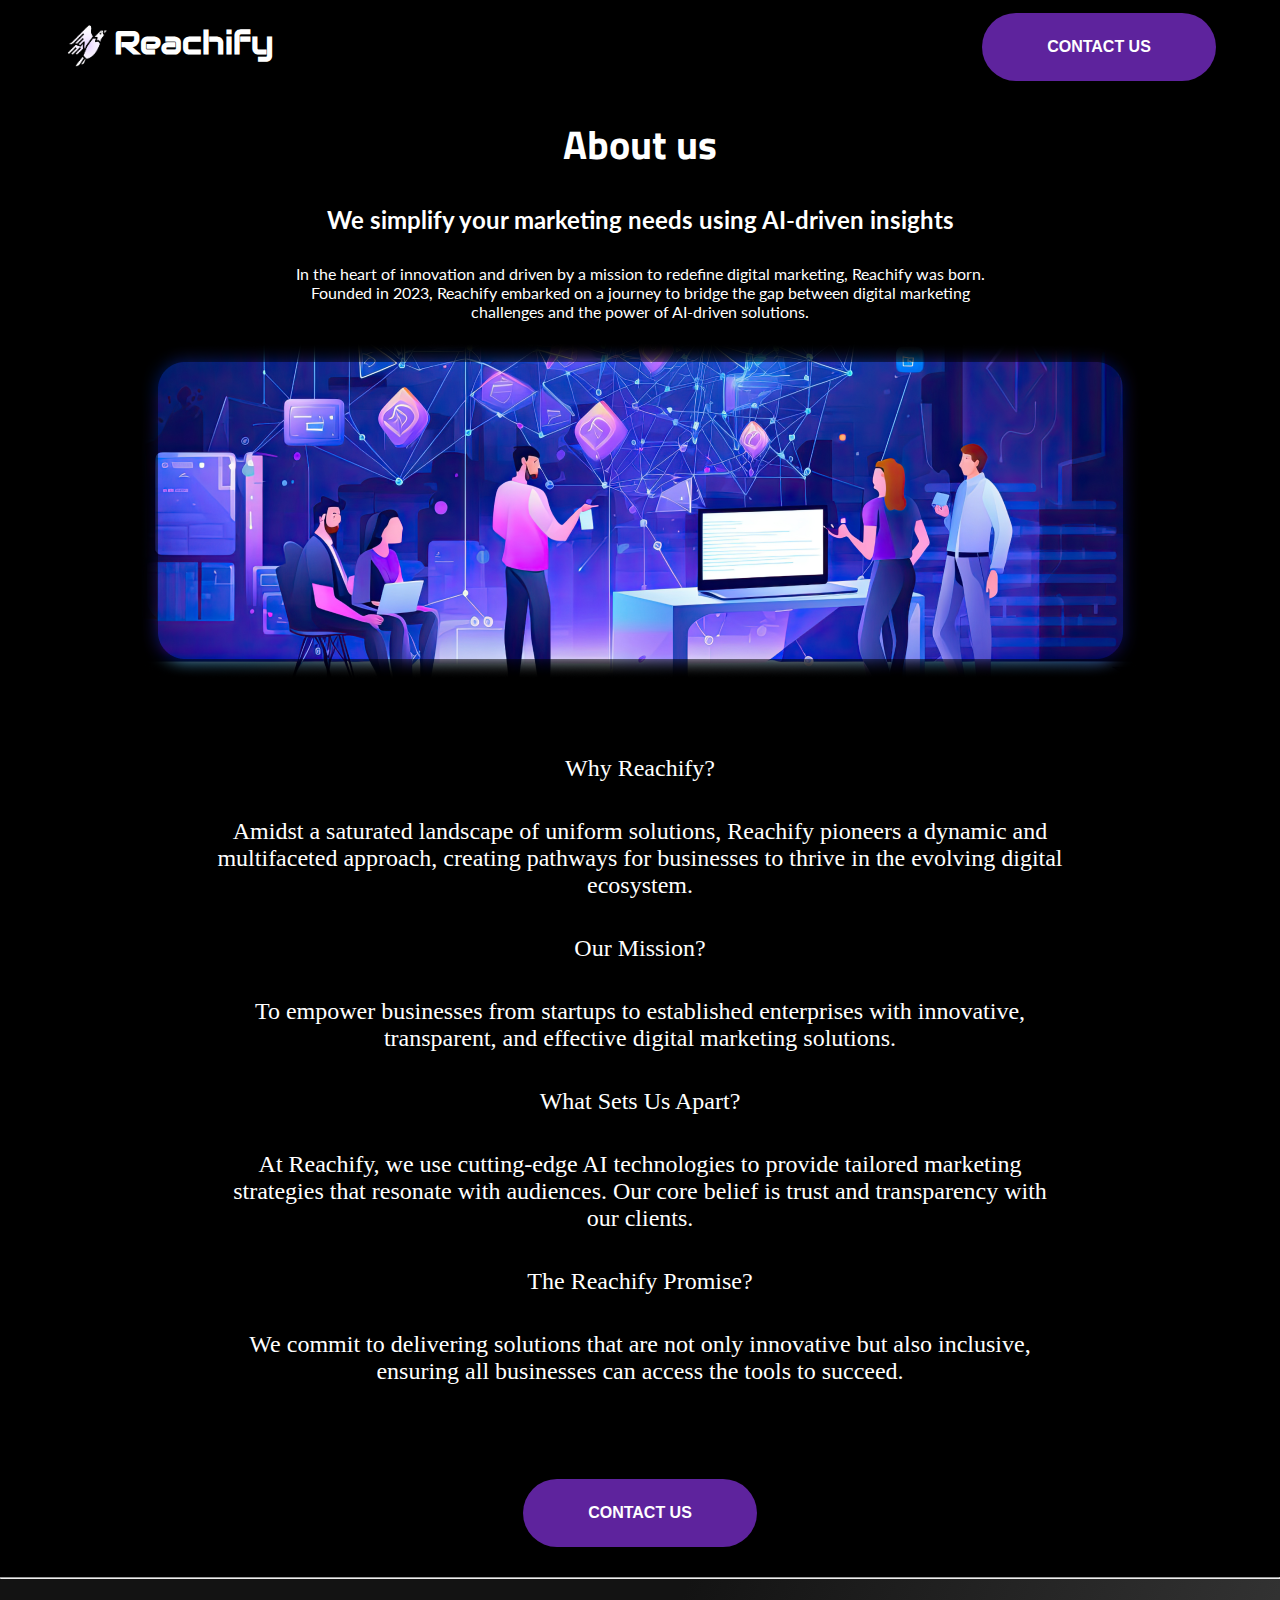
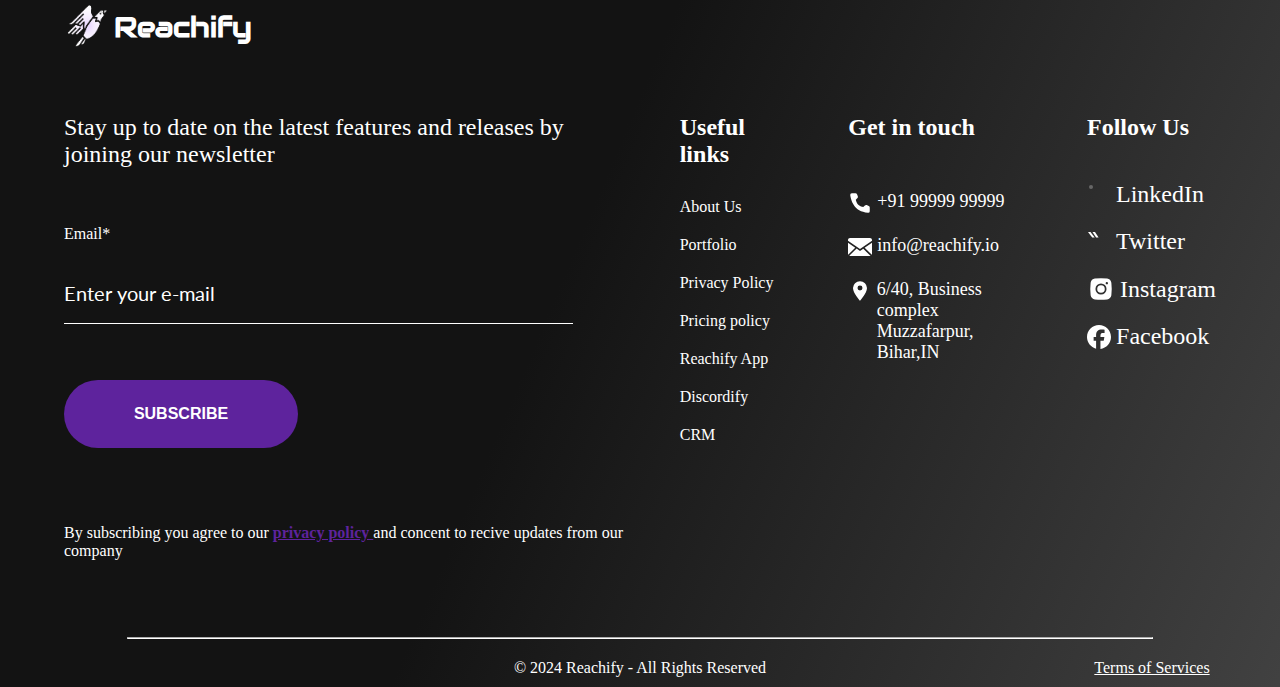
==== components/About/about.html @ c997733c "test1" ====
<!DOCTYPE html>
<html lang="en">
<head>
    <meta charset="UTF-8">
    <meta name="viewport" content="width=device-width, initial-scale=1.0">
    <link rel="icon" type="image/svg+xml" href="/logo1.png" />
    <title> About Us</title>
    <link href='https://unpkg.com/boxicons@2.1.4/css/boxicons.min.css' rel='stylesheet'>
    <link rel="stylesheet" href="about.css">
    <link rel="stylesheet" href="/style.css">
    <script src="/script.js"></script>
</head>
<body>
    <div class="aboutlogo">
        <div class="logo3">
            <img src="/logo1.png" alt="" srcset="">
        <h1 class="reachify"><a href="/index.html">Reachify</a></h1>
        </div>
        <div class="btn-group">
            <button type="submit" onclick="redirectToContact()">CONTACT US</button>
        </div>
    </div>

    <div class="about-heading">
        <div class="about-header">
            <h2>About us</h2>
            <p class="header-t">We simplify your marketing needs using AI-driven insights</p>
            <div class="tnt">
                <p class="header-text">In the heart of innovation and driven by a mission to redefine digital marketing, Reachify was born.</p>
            <p class="header-text"> Founded in 2023, Reachify embarked on a journey to bridge the gap between digital marketing </p>
            <p class="header-text">challenges and the power of AI-driven solutions.</p>
            </div>
        </div>
        
        <div class="about-img">
                <img src="/aboutmask.png" alt="" srcset="">
        </div>
    </div>


    <div class="about-question-answer">
        <p class="about-question">Why Reachify?</p>
        <div>
            <p class="about-answer">Amidst a saturated landscape of uniform solutions, Reachify pioneers a dynamic and </p>
        <p class="about-answer"> multifaceted approach, creating pathways for businesses to thrive in the evolving digital</p>
        <p class="about-answer"> ecosystem.</p>
        </div>

        <p class="about-question">Our Mission?</p>
        <div>
            <p class="about-answer">To empower businesses from startups to
                established enterprises with innovative,</p>
                <p class="about-answer"> transparent, and effective digital marketing solutions.
                </p>
        </div>

            <p class="about-question">What Sets Us Apart?</p>
            <div>
                <p class="about-answer">At Reachify, we use cutting-edge AI technologies to provide tailored marketing</p>
            <p class="about-answer">strategies that resonate with audiences. Our core belief is trust and transparency with </p>
            <p class="about-answer">our clients.</p>
            </div>

            <p class="about-question">The Reachify Promise?</p>
            <div>
                <p class="about-answer">We commit to delivering solutions that are not only innovative but also inclusive,</p>
            <p class="about-answer"> ensuring all businesses can access the tools to succeed.</p>
            </div>
        
    </div>
  
    <div class="butt2">
        <div class="btn-group">
            <button type="submit" onclick="redirectToContact()">CONTACT US</button>
        </div>
    </div>
    
    



    
    










    <div class="footer">
        <hr><br>
     <!--  eighth /Footer -->
     <div class="eigth">
        <div class="eigth-logo">
            <img src="/logo1.png" alt="" srcset="">
            <h3 class="reachify">Reachify</h3>
        </div>
        <div class="eigth-details">
            <div class="eight-first">
                <p class="startp">Stay up to date on the latest features and releases by joining our newsletter</p>
                <div class="email-contact">
                    <div class="eigth-email">
                        <div class="eight-email-inp">
                            <p>Email*</p>
                    <input type="email" placeholder="Enter your e-mail" id="email" required>
                        </div>
                    <div class="btn3">
                        <button type="submit">SUBSCRIBE</button>
                    </div>
                    </div>
                    <p class="lastp">By subscribing you agree to our <a href="http://">privacy policy </a>
                    and concent to recive updates from our company</p>
                </div>
    
            </div>
            <div class="eight-second">
                <h2>Useful links</h2>
                <div class="second-details">
                    <p><a href="./about.html">About Us</a></p>
                    
                    <p><a href="../client/client.html">Portfolio</a></p>
                    <p><a href="../po/pop.html">Privacy Policy</a></p>
                    <p><a href="../Refund-policy/refund.html">Pricing policy</a></p>
                    <p><a href="../solutions/reachifyapp/reachifyapp.html">Reachify App</a></p>
                    <p><a href="../solutions/Discordify/discordify.html">Discordify</a> </p>
                    <p><a href="../solutions/CRM/crm.html">CRM</a> </p>
                </div>
            </div>
            <div class="eight-third">
                <h2>Get in touch</h2>
                <div class="third-contact">
                    <div class="contact-icon"><div class="carbon--phone-filled"></div><p>+91 99999 99999</p></div>
                    <div class="contact-icon"><div class="uiw--mail"></div><p>info@reachify.io</p></div>
                    <div class="contact-icon"><div class="mdi--location"></div><p>6/40, Business <br>complex Muzzafarpur,<br>Bihar,IN</p></div>
                </div>
            </div>
            <div class="eight-fourth">
                <h2>Follow Us</h2>
                <div class="icons">
                <div class="social-icon"><div class="line-md--linkedin"></div><p>LinkedIn</p></div>
                <div class="social-icon"><div class="line-md--twitter-x"></div><p>Twitter</p></div>
                <div class="social-icon"><div class="basil--instagram-solid"></div><p>Instagram</p></div>
                <div class="social-icon"><div class="simple-icons--facebook"></div><p>Facebook</p></div>
                </div>    
            </div>
        </div>

    </div>
   
    <!-- Copyright -->
    <div class="copyright">
        <hr>
       <div class="copyright-text">
        <p class="copy">
            © 2024  Reachify - All Rights Reserved 
           </p>
           <div class="right-corner">
          
            <p> <a href="../tnc/tnc.html">Terms of Services</a></p>
           </div>
           
       </div>
    </div>
    </div>
</body>
</html>
---- components/About/about.css ----
@import url('https://fonts.googleapis.com/css2?family=Lato:ital,wght@0,100;0,300;0,400;0,700;0,900;1,100;1,300;1,400;1,700;1,900&display=swap');
@import url('https://fonts.googleapis.com/css2?family=Titillium+Web:ital,wght@0,200;0,300;0,400;0,600;0,700;0,900;1,200;1,300;1,400;1,600;1,700&display=swap');

*{
    margin: 0;
    padding: 0;
    color: white;
}

body{
  background-color: black;
}
.aboutlogo{
    color: white;
    display: flex;
    padding: 1% 5% ;
    gap: 10px;
    justify-content: space-between;
    align-items: center;
    
    font-family: 'Titillium Web';
}
.logo3{
    display: flex;
}
.aboutlogo img{
    height: 50px;
}
.about-heading{
    color: white;
    display: flex;
    align-items: center;
    justify-content: center;
    flex-direction: column;
    padding: 20px;
    gap:  30px;
}
.about-header{
    gap: 30px;
    display: flex;
    flex-direction: column;
    justify-content: center;
    align-items: center;
    width: 80%;
}
.about-heading h2{
    font-size: 40px;
    text-align: center;
    font-family: 'Titillium Web';
}

.about-img {
    width: 450px;
    padding:  20px;
    height: 280px;
    display: flex;
    justify-content: center;
    align-items: center;
}

.image{
    height: 200px;
    max-width: 100%;
    border-radius: 15px;
}
.about-content {
    padding:20px 10%;
    color: white;
    justify-content: start;
    font-size:16px ;
}
.header-t{
    font-weight: bold;
    font-size: 24px;
    font-family: 'Lato';
}

.header-text{
    text-align: center;
    font-size: 16px;
    font-family: 'Lato';
}
.about-question-answer{
    padding: 5%;
    display: flex;
    flex-direction: column;
    gap: 36px;
}


.about-question , .about-answer{
    text-align: center;
    font-size:  24px;
}


























.btn-group{
    align-items: center;
    display: flex;
    justify-content: center;
    border-radius: 25px;
}

.btn-group button{
    width: 234px;
    height: 68px;
    cursor: pointer;
    border: none;
    outline:"none";
    border-radius: 50px;
    font-size: 16px;
    font-weight: bold;
    background-color: #5E239D;
    color: white;
    /* letter-spacing: 3px; */
    /* margin-bottom: 30px; */
    cursor: pointer;
}
.butt2{
    padding: 30px;
}
.btn-group button:hover{
    background: #A959FF;

box-shadow: 0px 0px 10px #C0C0C0;
border-radius: 50px;

font-family: 'Lato';
font-style: normal;
font-weight: 700;
font-size: 16px;
line-height: 19px;
text-align: center;
letter-spacing: 0.04em;
text-transform: uppercase;
color: #F8F8F8;
flex: none;
order: 0;
flex-grow: 0;
}
---- style.css ----
@import url('https://fonts.googleapis.com/css2?family=Lato:ital,wght@0,100;0,300;0,400;0,700;0,900;1,100;1,300;1,400;1,700;1,900&display=swap');
@import url('https://fonts.googleapis.com/css2?family=Titillium+Web:ital,wght@0,200;0,300;0,400;0,600;0,700;0,900;1,200;1,300;1,400;1,600;1,700&display=swap');
@import url('https://fonts.googleapis.com/css2?family=Audiowide&display=swap');


*{
    margin: 0;
    padding: 0;
    
}

body{
  background-color: black;
}
.reach{
  background: linear-gradient(112.9deg, #131313 43.65%, #565656 125.29%);
}
.reachify {
  font-family: "Audiowide", sans-serif;
  text-decoration: none;
}
.reachify a{
  font-family: "Audiowide", sans-serif;
  text-decoration: none;
  color: white;
}
/* First */
.main {
  height:90vh;
  position: relative;
  /* background-color: black; */
  overflow: hidden;
  padding-left: 9%;
  padding-top: 12%;
}

.logo a{
  color: white;
  text-decoration: none;
  font-weight: bold;
  /* font-family: 'titillium web'; */
}
/* hero component */


.hero-head-1, .hero-head-2{
  color: white;
  width: 100%;
  line-height: 5rem;
  font-family: "Titillium Web", sans-serif;
  font-size: 4rem;

}
.hero-head-glow{
  color: #ffffff;
  text-shadow: 0 0 30px #ffffff;
  
}
.hero-para{
  width: 30%;
  font-size: 20px;
  color: rgba(255, 255, 255, 0.788);
  font-family: "Titillium Web", sans-serif;
  padding-top: 2rem;
}
.hero{
position: relative;
z-index: 99;
}

/* background */


.blob-1 {
  position: absolute;
  top: -20%;
  right: -30%;
  background: conic-gradient(from 180deg at 50% 50%, #E5E4E2 0deg, #6A0572 10.8deg, #00CED1 299deg, #E5E4E2 183.6deg, #D4AF37 20.8deg, #E5E4E2 360deg);
  mix-blend-mode: normal;
  filter: blur(60px);
  transform: rotate(-180deg);
  z-index: 2;
  width: 60%;
  height: 70% ;
  /* border-radius: 25%; */
  height: 100%;
  animation: rotate 10s linear infinite;
}

.blob-2 {

  position: absolute;
  height: 60%;
  width: 50%;
  z-index: 1;
  right: -15%;
  bottom: -30%;
  background: conic-gradient(from 180deg at 50% 50%, #E5E4E2 0deg, #6A0572 10.8deg, #00CED1 299deg, #E5E4E2 183.6deg, #D4AF37 20.8deg, #E5E4E2 360deg);
  filter: blur(60px);
  animation: rotate2 6s linear infinite;

}

.blob-3 {
  z-index: 3;
  position: absolute;
  top: -32%;
  /* border-radius: 25%; */
  right: -10%;
  width: 50%;
  height: 80%;
  background: conic-gradient(from 180deg at 50% 50%, #E5E4E2 0deg, #6A0572 10.8deg, #00CED1 299deg, #E5E4E2 183.6deg, #D4AF37 20.8deg, #E5E4E2 360deg);
  filter: blur(40px);
  border-radius: 200px;
  transform: rotate(-157.28deg);
  animation: rotate3 10s linear infinite;
}

@keyframes rotate3 {
  0% {
      transform: rotate(0deg);
    }
    33% {
      transform: rotate(80deg);
    }
    66%{
        transform: rotate(160deg);
    }100%{
        transform: rotate(360deg);
    }
}

@keyframes rotate2 {
  0% {
      transform: rotate(0deg);
    }
    33% {
      transform: rotate(154deg);
    }
    66%{
        transform: rotate(244deg);
    }100%{
        transform: rotate(0deg);
    }
}
@keyframes rotate {
  0% {
    transform: rotate(0deg);
  }
  33% {
    transform: rotate(45deg);
  }
  66%{
      transform: rotate(160deg);
  }100%{
      transform: rotate(360deg);
  }
}



/* NAVBAR */


.navbar {
position: absolute;
top: 0;
left: 0;
padding-left: 8%;
font-family: 'lato';
/* width: 100%; */
width: 1512px;
display: flex;
justify-content: start;
align-items: center;
min-height: 8vh;
font-family: "Poppins", sans-serif;
width: 100%;
height: 12vh;
z-index: 999;
}

.logo {
color: rgb(255, 255, 255);
margin-right: 20%;
font-size: 30px;
display: flex;
font-family: "Titillium Web", sans-serif;
font-weight: 400;
letter-spacing: 1px;
font-style: normal;
}
.logo-img{
height: 45px;
width: 45px;
}
.nav-links {
display: flex;
justify-content: space-around;
width: 40%;
}

.nav-links li {
list-style: none;
color: white;
font-weight: bold;
font-size: 16px;
cursor: pointer;
}

.nav-links a {
color: rgb(255, 255, 255);
text-decoration: none;
font-weight: bold;
font-size: 16px;
cursor: pointer;
font-family: 'lato';
}

.burger {
display: none;
}

.burger div {
width: 25px;
height: 3px;
background-color: rgb(226, 226, 226);
margin: 5px;
transition: all 0.3s ease;
}

.navbar:hover{
 background: rgba(255, 255, 255, 0.2);
box-shadow: inset 0px 10px 10px rgba(255, 255, 255, 0.1), inset 0px -5px 15px rgba(255, 255, 255, 0.2), inset 0px 5px 12px rgba(255, 255, 255, 0.5);
backdrop-filter: blur(50px);
border-radius: 0 0 10px 10px;
}
.submenu {
  display: none;
  position: absolute;
  background: rgba(255, 255, 255, 0.2);
  box-shadow: inset 0px 10px 10px rgba(255, 255, 255, 0.1), inset 0px -5px 15px rgba(255, 255, 255, 0.2), inset 0px 5px 12px rgba(255, 255, 255, 0.5);
  backdrop-filter: blur(50px);
  font-family: 'lato';top: 60px;
  width: 180px; 
  height: 130px;
  justify-content: space-between;
  padding: 10px;
  text-align: center;
  border-radius: 5px;
  color: white;
}

.dropdown:hover .submenu {
  display: block;
}

.submenu li {
 display: flex;
 margin: 10%;
 align-items: center;
 flex-direction: column;
}






@media screen and (max-width: 1024px) {
.nav-links {
    width: 60%;
}
}

@media screen and (max-width: 768px) {
.navbar{
  justify-content: space-around;
}
body {
    overflow-x: hidden;
}
.logo{
  margin-left: -20%;
}
.nav-links {
    position: fixed;
    right: 0px;
    z-index: 999;
    height: 92vh;
    top: 12vh;
    display: flex;
    flex-direction: column;
    background: #131313c0;
    align-items: center;
    width: 50%;
    transform: translateX(100%);
    transition: transform 0.5s ease-in;
}

.nav-links li {
    opacity: 0;
}

.burger {
    display: block;
    cursor: pointer;
}
}

.nav-active {
    transform: translateX(0%);
}

@keyframes navLinkFade {
from {
    opacity: 0;
    transform: translateX(50px);
}
to {
    opacity: 1;
    transform: translateX(0);
}
}

.toggle .line1 {
transform: rotate(-45deg) translate(-5px, 6px);
}

.toggle .line2 {
opacity: 0;
}

.toggle .line3 {
transform: rotate(45deg) translate(-5px, -6px);
}


  
/* Second */
.second{
    display: flex;
    color:white;
    padding: 30px;
    flex-direction: column;
    height: 90vh;
    height: auto;
  }
.second-heading{
    display: flex;
    justify-content: center;
    color: white;
    align-items: center;
    flex-direction: column;
    font-size: 64px;
    font-weight: bold;
    text-align: center;   
    font-family: "Titillium Web", sans-serif;
}
.second-content{
    text-align: center;
    font-family: 'Lato', sans-serif;
    padding: 50px;
}
.second-card{
    display: flex;
    justify-content: center;
    align-items: center;
    gap: 30px;
}
.second-first-card h3{
  font-weight: bold;
  font-size: 24px;
}

.second-first-card{
    border: 1px solid #5E239D;
    height: 270px;
    width:452px;
    gap: 16px;
    box-shadow:0px 0px 20px #C0C0C0;
    color: #fff;
    border-radius: 50px;
    background-color: black;
    display: flex;
    justify-content: center;
    align-items: center;
    flex-direction: column;
    font-family: 'Lato', sans-serif;
    
}

.second-first-card-header{
    text-align: center;
    font-weight: bold;
    /* background-color: white; */
}

.second-first-card-description {
    margin-top: 20px;
    text-align: center;
    font-size: 16px;
    /* background-color: white; */
}
.second-first-card i{
    font-size: 30px;
    color: #5E239D;
    background-color: white;
}
.btn2{
    margin: 80px;
}
.btn2 button{
width: 234px;
height: 68px;
cursor: pointer;
border: none;
outline:"none";
border-radius: 50px;
font-size: 16px;
font-weight: bold;
background-color: #5E239D;
color: white;
/* letter-spacing: 3px; */
}
.btn2 button:hover{
/* display: none; */
background: #A959FF;

box-shadow: 0px 0px 10px #C0C0C0;
border-radius: 50px;

font-family: 'Lato';
font-style: normal;
font-weight: 700;
font-size: 16px;
line-height: 19px;
text-align: center;
letter-spacing: 0.04em;
text-transform: uppercase;
color: #F8F8F8;
flex: none;
order: 0;
flex-grow: 0;

}
.btn3 button:hover{
/* display: none; */
background: #A959FF;

box-shadow: 0px 0px 10px #C0C0C0;
border-radius: 50px;

font-family: 'Lato';
font-style: normal;
font-weight: 700;
font-size: 16px;
line-height: 19px;
text-align: center;
letter-spacing: 0.04em;
text-transform: uppercase;
color: #F8F8F8;
flex: none;
order: 0;
flex-grow: 0;

}

.streamline--ai-edit-spark-solid {
    display: inline-block;
    width: 48px;
    height: 48px;
    color:#5E239D;
    --svg: url("data:image/svg+xml,%3Csvg xmlns='http://www.w3.org/2000/svg' viewBox='0 0 14 14'%3E%3Cpath fill='%23000' fill-rule='evenodd' d='M2.856.654c.19-.868 1.427-.874 1.625-.007l.01.044l.02.086a2.693 2.693 0 0 0 2.16 2.037c.905.157.905 1.457 0 1.614a2.693 2.693 0 0 0-2.164 2.054l-.026.113c-.198.867-1.434.861-1.625-.007l-.02-.097A2.676 2.676 0 0 0 .68 4.427c-.904-.158-.904-1.454 0-1.612A2.676 2.676 0 0 0 2.833.762l.016-.071zm7.78 2.962a1.5 1.5 0 0 1 1.652.333l.002.001l1.266 1.277a1.5 1.5 0 0 1 0 2.126l-.002.002l-6.197 6.237a.5.5 0 0 1-.312.146l-3 .26a.5.5 0 0 1-.541-.541l.26-3a.5.5 0 0 1 .146-.312l6.237-6.197a1.5 1.5 0 0 1 .488-.332Z' clip-rule='evenodd'/%3E%3C/svg%3E");
    background-color: currentColor;
    -webkit-mask-image: var(--svg);
    mask-image: var(--svg);
    -webkit-mask-repeat: no-repeat;
    mask-repeat: no-repeat;
    -webkit-mask-size: 100% 100%;
    mask-size: 100% 100%;
  }
  .streamline--ai-network-spark-solid {
    display: inline-block;
    width: 48px;
    height: 48px;
    color: #5E239D;
    --svg: url("data:image/svg+xml,%3Csvg xmlns='http://www.w3.org/2000/svg' viewBox='0 0 14 14'%3E%3Cpath fill='%23000' fill-rule='evenodd' d='M9.814.666C9.997-.17 11.188-.175 11.38.66l.009.04l.017.077c.22.935.976 1.648 1.922 1.813c.872.152.872 1.404 0 1.556a2.396 2.396 0 0 0-1.925 1.827l-.023.102c-.19.835-1.382.83-1.565-.007l-.019-.087a2.38 2.38 0 0 0-1.918-1.837c-.87-.151-.87-1.401 0-1.553A2.38 2.38 0 0 0 9.793.764l.014-.065zM7.691 5.214c-1.876-.326-2.053-2.795-.532-3.527c-.136-.245-.28-.485-.431-.721a6.617 6.617 0 0 0-.475 0A13.314 13.314 0 0 0 4.22 6.838h4.543c-.03-.3-.07-.599-.12-.894a1.294 1.294 0 0 0-.95-.73ZM.02 6.838a6.507 6.507 0 0 1 4.63-5.612a14.6 14.6 0 0 0-1.686 5.612H.018Zm.009 1.25h2.936A14.6 14.6 0 0 0 4.65 13.7A6.507 6.507 0 0 1 .019 8.088zm4.191 0a13.314 13.314 0 0 0 2.034 5.872a6.462 6.462 0 0 0 .475 0a13.314 13.314 0 0 0 2.034-5.872zm8.743 0a6.507 6.507 0 0 1-4.63 5.612a14.6 14.6 0 0 0 1.685-5.612z' clip-rule='evenodd'/%3E%3C/svg%3E");
    background-color: currentColor;
    -webkit-mask-image: var(--svg);
    mask-image: var(--svg);
    -webkit-mask-repeat: no-repeat;
    mask-repeat: no-repeat;
    -webkit-mask-size: 100% 100%;
    mask-size: 100% 100%;
  }
  .streamline--ai-technology-spark-solid {
    display: inline-block;
    width: 48px;
    color: #5E239D;
    height: 48px;
    --svg: url("data:image/svg+xml,%3Csvg xmlns='http://www.w3.org/2000/svg' viewBox='0 0 14 14'%3E%3Cpath fill='%23000' fill-rule='evenodd' d='M7.527 9.331a5.025 5.025 0 0 0 1.49-1.319a1.964 1.964 0 0 1-.273-.661l-.019-.088a1.294 1.294 0 0 0-1.042-.998c-2.072-.36-2.072-3.334 0-3.695a1.293 1.293 0 0 0 1.03-.948a5 5 0 1 0-6.187 7.709V10.5a1 1 0 0 0 1 1h3a1 1 0 0 0 1-1V9.331Zm-5 3.919a.75.75 0 0 1 .75-.75h3.5a.75.75 0 0 1 0 1.5h-3.5a.75.75 0 0 1-.75-.75m7.28-11.533C9.99.881 11.18.876 11.37 1.71l.009.04l.018.078a2.395 2.395 0 0 0 1.921 1.812c.872.152.872 1.404 0 1.556a2.396 2.396 0 0 0-1.925 1.827l-.023.102c-.19.835-1.381.83-1.565-.007l-.019-.087A2.38 2.38 0 0 0 7.87 5.194c-.871-.151-.871-1.401 0-1.553a2.38 2.38 0 0 0 1.915-1.826L9.8 1.75z' clip-rule='evenodd'/%3E%3C/svg%3E");
    background-color: currentColor;
    -webkit-mask-image: var(--svg);
    mask-image: var(--svg);
    -webkit-mask-repeat: no-repeat;
    mask-repeat: no-repeat;
    -webkit-mask-size: 100% 100%;
    mask-size: 100% 100%;
  }
.second-card, .btn2 {
    opacity: 0;
    transform: translateY(50px);
    animation: fadeInUp 3s ease-in-out forwards;
  }
  
  @keyframes fadeInUp {
    0% {
      opacity: 0;
      transform: translateY(50px);
    }
    100% {
      opacity: 1;
      transform: translateY(0);
    }
  }



  /* third */
.third{
    display: flex;
    justify-content: center;
    align-items: center;
    padding: 5% ;
    gap: 20px;
    /* background: linear-gradient(112.9deg, #131313 43.65%, #565656 125.29%); */
}
.third-left{
    width: 60%;
    height: auto;
    padding-top: 20px;
    color: white;
}
.third-right{
    display: flex;
    justify-content: center;
    align-items: center;
height: 600px;
}
 video{
    width:70%;
  box-shadow: 0 0 15px 0 rgba(255, 255, 255, 0.5), 0 0 20px 0 rgba(255, 255, 255, 0.3), 0 0 30px 0 rgba(255, 255, 255, 0.1);
    
    /* height:100%; */
    /* margin: 20px; */
    border-radius: 20px;
}
.third-left-header{  
    font-family: "Titillium Web", sans-serif;
    font-size: 36px;
}
.third-left-header h2{
  font-size: 40px;
}
.third-left-header p{
  font-size: 16px;
}
.third-description{
    font-size: .9rem;
    margin-top: 1.5rem;
}
.third-left-elaborate{
    display: flex;
    gap: 50px;
    margin-top: 56px;
}
.elaborate-header{
font-size: 24px;
    font-family: 'Lato', sans-serif;
}

.elaborate-description{
    font-size: 0.8rem;
    margin-top: 20px
}
.btn3{
    margin: 56px 0;
    border-radius: 25px;
}
.btn3 button{
  width: 234px;
  height: 68px;
  border: none;
  outline:"none";
  border-radius: 50px;
  cursor: pointer;
  font-size: 16px;
  font-weight: bold;
  background-color: #5E239D;
  color: white;
  /* letter-spacing: 3px; */

}






/* Fourth */

.fourth{
    display: flex;
    /* height: 90vh; */
    padding:50px 100px ;
    color: white;
    flex-direction: column;
}

.fourth-header{
    display: flex;
    justify-content: space-between;
    align-items: center;
    position: sticky;
    background-color: black;
    z-index: 1000;
    height: 300px;
    top: 0;
    gap: 100px;
}
.fourth-header-head{
    font-weight: bold;
    font-size: 58px;
    font-family: "Titillium Web", sans-serif;
}
.header-description{
    font-size: .9rem;
    display: flex;
    justify-content: center;
    flex-direction: column;
    font-family: 'Lato', sans-serif;
}
.fourth-graphics{
    height: 860px;
    width: 100%;
}



  /* fifth */
  .iframe-container {
    position: relative;
    width: 100%;
    padding-bottom: 56.25%; /* 16:9 Aspect Ratio (divide 9 by 16 = 0.5625) */
    height: 0;
}
.iframe-container iframe {
    position: absolute;
    top: 0;
    left: 0;
    width: 100%;
    height: 100%;
    border: 0;
}
.fifth{
  display: flex;
  align-items: center;
  justify-content: center;
  height: 100vh;
}


/* Sixth */
.sixth{
  background: linear-gradient(112.9deg, #131313 43.65%, #565656 125.29%);
  padding: 50px 0;
}

.faq-section {
  max-width: 760px;
  margin: 0 auto;
}

header {
  margin-bottom: 70px;
}

header > p {
  font-size: 22px;
  color: #AEB9C6;
}
.header{
  padding: 0 5%;
}
.header h2 {
  font-size: 52px;
  color: #f4f4f6;
  margin-top: 40px;
  margin-bottom: 20px;
  font-weight: bold;
  font-family: "Titillium Web", sans-serif;
}
.faq-container {
  width: 1038px;
  margin: 0 auto;
  padding: 20px;
  border-radius: 8px;
  box-shadow: 0 2px 5px rgba(0,0,0,0.1);
}

.faq-item {
  margin-bottom: 20px;
}

.question {
  font-size: 16px;
  font-weight: bold;
  text-align: center;
  font-family: "lato";
  color: white;
  cursor: pointer;
  padding: 34px 0;
  position: relative; 
}

.question i {
  position: absolute;
  right: 0;
  transition: transform 0.3s;
}

.question.active i {
  transform: rotate(180deg); /* Rotate the arrow when question is active */
}

.answer {
  font-size: 16px;
  color: white;
  margin-top: 5px;
  text-align: center;
  display: none;
  padding: 8px 0 24px 16px;
}

.answer.active {
  display: block;
}


/* SEVENTH */
.seventh{
  display: flex;
  justify-content: space-between;
  align-items: center;
  padding: 0 5%;
  height: 250px;
  color: white;
  background: linear-gradient(112.9deg, #131313 43.65%, #565656 125.29%);
}

.seventh-head{
display: flex;
gap: 10px;
font-family: "Titillium Web", sans-serif;
flex-direction: column;
}

.seventh-head h1{
  font-size: 40px;
}
.seventh-head p{
  font-size: 24px;
}


/* eigth */
.eigth{
  padding: 0 5%;
  color: white;
  
}
.footer
{
  background: linear-gradient(112.9deg, #131313 43.65%, #565656 125.29%);
}
.eigth-logo{
  color: white;
  display: flex;
  height: 60px;
  align-items: center;
  font-family: "Titillium Web", sans-serif;
  font-size:  24px;
}
.eight h2{
  font-weight: bold;
}
.eigth-logo img{
  height: 50px;
}
.mdi--location {
  display: inline-block;
  width: 24px;
  height: 24px;
  --svg: url("data:image/svg+xml,%3Csvg xmlns='http://www.w3.org/2000/svg' viewBox='0 0 24 24'%3E%3Cpath fill='%23000' d='M12 11.5A2.5 2.5 0 0 1 9.5 9A2.5 2.5 0 0 1 12 6.5A2.5 2.5 0 0 1 14.5 9a2.5 2.5 0 0 1-2.5 2.5M12 2a7 7 0 0 0-7 7c0 5.25 7 13 7 13s7-7.75 7-13a7 7 0 0 0-7-7'/%3E%3C/svg%3E");
  background-color: currentColor;
  -webkit-mask-image: var(--svg);
  mask-image: var(--svg);
  -webkit-mask-repeat: no-repeat;
  mask-repeat: no-repeat;
  -webkit-mask-size: 100% 100%;
  mask-size: 100% 100%;
}
.line-md--twitter-x {
  display: inline-block;
  width: 24px;
  height: 24px;
  background-repeat: no-repeat;
  background-size: 100% 100%;
  background-image: url("data:image/svg+xml,%3Csvg xmlns='http://www.w3.org/2000/svg' viewBox='0 0 24 24'%3E%3Cg fill='white'%3E%3Cpath d='M1 2h2.5L3.5 2h-2.5z'%3E%3Canimate fill='freeze' attributeName='d' dur='0.4s' values='M1 2h2.5L3.5 2h-2.5z;M1 2h2.5L18.5 22h-2.5z'/%3E%3C/path%3E%3Cpath d='M5.5 2h2.5L7.2 2h-2.5z'%3E%3Canimate fill='freeze' attributeName='d' dur='0.4s' values='M5.5 2h2.5L7.2 2h-2.5z;M5.5 2h2.5L23 22h-2.5z'/%3E%3C/path%3E%3Cpath d='M3 2h5v0h-5z' opacity='0'%3E%3Cset attributeName='opacity' begin='0.4s' to='1'/%3E%3Canimate fill='freeze' attributeName='d' begin='0.4s' dur='0.4s' values='M3 2h5v0h-5z;M3 2h5v2h-5z'/%3E%3C/path%3E%3Cpath d='M16 22h5v0h-5z' opacity='0'%3E%3Cset attributeName='opacity' begin='0.4s' to='1'/%3E%3Canimate fill='freeze' attributeName='d' begin='0.4s' dur='0.4s' values='M16 22h5v0h-5z;M16 22h5v-2h-5z'/%3E%3C/path%3E%3Cpath d='M18.5 2h3.5L22 2h-3.5z' opacity='0'%3E%3Cset attributeName='opacity' begin='0.5s' to='1'/%3E%3Canimate fill='freeze' attributeName='d' begin='0.5s' dur='0.4s' values='M18.5 2h3.5L22 2h-3.5z;M18.5 2h3.5L5 22h-3.5z'/%3E%3C/path%3E%3C/g%3E%3C/svg%3E");
}
.social-icon{
  display: flex;
  align-items: center;
  gap: 5px;
  font-size: 24px;
}
.social-icon a{
  color: white;
  text-decoration: none;
}
.contact-icon{
  display: flex;
  gap: 5px;
  font-size: 18px;
}
.bxl-linkedin-square{
  font-size: 24px;
}
.basil--instagram-solid {
  display: inline-block;
  width: 28px;
  height: 28px;
  background-repeat: no-repeat;
  background-size: 100% 100%;
  background-image: url("data:image/svg+xml,%3Csvg xmlns='http://www.w3.org/2000/svg' viewBox='0 0 24 24'%3E%3Cpath fill='white' d='M12 8.75a3.25 3.25 0 1 0 0 6.5a3.25 3.25 0 0 0 0-6.5'/%3E%3Cpath fill='white' fill-rule='evenodd' d='M6.77 3.082a47.472 47.472 0 0 1 10.46 0c1.899.212 3.43 1.707 3.653 3.613a45.67 45.67 0 0 1 0 10.61c-.223 1.906-1.754 3.401-3.652 3.614a47.468 47.468 0 0 1-10.461 0c-1.899-.213-3.43-1.708-3.653-3.613a45.672 45.672 0 0 1 0-10.611C3.34 4.789 4.871 3.294 6.77 3.082M17 6a1 1 0 1 0 0 2a1 1 0 0 0 0-2m-9.75 6a4.75 4.75 0 1 1 9.5 0a4.75 4.75 0 0 1-9.5 0' clip-rule='evenodd'/%3E%3C/svg%3E");
}
.simple-icons--facebook {
  display: inline-block;
  width: 24px;
  height: 24px;
  background-repeat: no-repeat;
  background-size: 100% 100%;
  background-image: url("data:image/svg+xml,%3Csvg xmlns='http://www.w3.org/2000/svg' viewBox='0 0 24 24'%3E%3Cpath fill='white' d='M9.101 23.691v-7.98H6.627v-3.667h2.474v-1.58c0-4.085 1.848-5.978 5.858-5.978c.401 0 .955.042 1.468.103a8.68 8.68 0 0 1 1.141.195v3.325a8.623 8.623 0 0 0-.653-.036a26.805 26.805 0 0 0-.733-.009c-.707 0-1.259.096-1.675.309a1.686 1.686 0 0 0-.679.622c-.258.42-.374.995-.374 1.752v1.297h3.919l-.386 2.103l-.287 1.564h-3.246v8.245C19.396 23.238 24 18.179 24 12.044c0-6.627-5.373-12-12-12s-12 5.373-12 12c0 5.628 3.874 10.35 9.101 11.647'/%3E%3C/svg%3E");
}
.eigth-details{
  display: flex;
  gap:50px;
  padding: 5% 0;
}

.eight-fourth{
  display: flex;
  flex-direction: column;
  gap: 40px;
}
.icons{
  gap: 20px;
  display: flex;
  flex-direction: column;
  cursor: pointer;
}
.eight-third{
  display: flex;
  flex-direction: column;
  gap: 50px;
}
.third-contact{
  display: flex;
  flex-direction: column;
  gap: 20px;
}
.eight-second{
  display: flex;
  flex-direction: column;
  gap: 30px;
}
.second-details{
  gap: 20px;
  display: flex;
  flex-direction: column;
}
.eight-first{
  display: flex;
  flex-direction: column;
  width: 50%;
}
.startp{
  font-size: 24px;
}
.email-contact{
  display: flex;
  flex-direction: column;
  margin-top: 10%;
  gap: 20px;
}

.eigth-email{
  display: flex;
  flex-direction: column;
}
.eight-email-inp{
display: flex;
flex-direction: column;
justify-content: center;
gap: 20px;
}
.eight-email-inp input{
  background: transparent;
  border: none;
  outline: none;
  color: #fff;
  font-size: 20px;
  font-family: 'lato';
  border-bottom: 1px solid white;
  width: 90%;
  height: 60px;
}
.eight-email-inp input::placeholder{
  color: white;
  font-size: 20px;
}
.lastp{
  font-size: 16px;
}
.lastp a{
  color: #5e239d;
  text-decoration: underline;
  font-weight: bold;
}

.copyright{
  display: flex;
  justify-content: center;
  align-items: center;
  flex-direction: column;
}
.copyright hr{
  width: 80%;
  margin: 20px 0;
  border-color: white;
}
.copy{
    position: absolute;
  padding-bottom: 10px;
  color: white;
}

.copyright p{
    color: white;
}
.copyright-text{
    display: flex;
    width: 100%;
    justify-content: center;
    align-items: center;
    gap: 20px;
} 
.right-corner{
    display: flex;
    padding-bottom: 10px;
    text-align: right;
    padding-left: 80%;
    gap: 20px;
   
}


.side{
  height: 100vh;
  width: 100vh;
  position: absolute;
}
.blob-110 {
  position: absolute;
  top: 8%;
  /* right: 0; */
  width: 40%;
  height: 30%;
  background: conic-gradient(from 180deg at 50% 50%, #E5E4E2 0deg, #6A0572 10.8deg, #00CED1 99deg, #E5E4E2 183.6deg, #D4AF37 271.8deg, #E5E4E2 360deg);
  mix-blend-mode: normal;
  filter: blur(28.2286px);
  border-radius: 30%;
  transform: rotate(-1.57deg);
  animation: rotate2 10s linear infinite;
}

.blob-120 {
  position: absolute;
  /* right: 0; */
  top: 7%;
  width: 10%;
  height: 20%;
  background: conic-gradient(from 180deg at 50% 50%, #E5E4E2 0deg, #6A0572 10.8deg, #00CED1 99deg, #E5E4E2 183.6deg, #D4AF37 271.8deg, #E5E4E2 360deg);
  mix-blend-mode: normal;
  filter: blur(20px);
  border-radius: 30%;
  animation: rotate2 10s linear infinite;
}

.blob-130 {
  position: absolute;
  width: 15%;
  height: 25%;
  top: 7%;
  /* right: 0; */
  border-radius: 30%;
  background: conic-gradient(from 180deg at 50% 50%, #E5E4E2 0deg, #6A0572 10.8deg, #00CED1 99deg, #E5E4E2 183.6deg, #D4AF37 271.8deg, #E5E4E2 360deg);
  mix-blend-mode: normal;
  filter: blur(30px);
  transform: rotate(-157.28deg);
  animation: rotate2 9s linear infinite;

}
.ou{
  display: flex;
  justify-content: center;
}

@keyframes rotate2 {
  0% {
      transform: rotate(0deg);
    }
    33% {
      transform: rotate(154deg);
    }
    66%{
        transform: rotate(244deg);
    }100%{
        transform: rotate(0deg);
    }
}












::-webkit-scrollbar{
    width: 0px;
  }
::-webkit-scrollbar-track{
  background-color: #333;
  }
::-webkit-scrollbar-thumb{
    background-color: #5e239d;
    border-radius: 4px;
}
.line-md--linkedin {
  display: inline-block;
  width: 24px;
  height: 24px;
  background-repeat: no-repeat;
  background-size: 100% 100%;
  background-image: url("data:image/svg+xml,%3Csvg xmlns='http://www.w3.org/2000/svg' viewBox='0 0 24 24'%3E%3Ccircle cx='4' cy='4' r='2' fill='white' fill-opacity='0'%3E%3Canimate fill='freeze' attributeName='fill-opacity' dur='0.4s' values='0;1'/%3E%3C/circle%3E%3Cg fill='none' stroke='white' stroke-linecap='round' stroke-width='4'%3E%3Cpath stroke-dasharray='12' stroke-dashoffset='12' d='M4 10V20'%3E%3Canimate fill='freeze' attributeName='stroke-dashoffset' begin='0.2s' dur='0.2s' values='12;0'/%3E%3C/path%3E%3Cpath stroke-dasharray='12' stroke-dashoffset='12' d='M10 10V20'%3E%3Canimate fill='freeze' attributeName='stroke-dashoffset' begin='0.5s' dur='0.2s' values='12;0'/%3E%3C/path%3E%3Cpath stroke-dasharray='24' stroke-dashoffset='24' d='M10 15C10 12.2386 12.2386 10 15 10C17.7614 10 20 12.2386 20 15V20'%3E%3Canimate fill='freeze' attributeName='stroke-dashoffset' begin='0.7s' dur='0.5s' values='24;0'/%3E%3C/path%3E%3C/g%3E%3C/svg%3E");
}
.carbon--phone-filled {
  display: inline-block;
  width: 24px;
  height: 24px;
  background-repeat: no-repeat;
  background-size: 100% 100%;
  background-image: url("data:image/svg+xml,%3Csvg xmlns='http://www.w3.org/2000/svg' viewBox='0 0 32 32'%3E%3Cpath fill='white' d='m20.33 21.48l2.24-2.24a2.19 2.19 0 0 1 2.34-.48l2.73 1.09a2.18 2.18 0 0 1 1.36 2v5A2.17 2.17 0 0 1 26.72 29C7.59 27.81 3.73 11.61 3 5.41A2.17 2.17 0 0 1 5.17 3H10a2.16 2.16 0 0 1 2 1.36l1.09 2.73a2.16 2.16 0 0 1-.47 2.34l-2.24 2.24s1.29 8.73 9.95 9.81'/%3E%3C/svg%3E");
}
.uiw--mail {
  display: inline-block;
  width: 24px;
  height: 24px;
  background-repeat: no-repeat;
  background-size: 100% 100%;
  background-image: url("data:image/svg+xml,%3Csvg xmlns='http://www.w3.org/2000/svg' viewBox='0 0 20 20'%3E%3Cpath fill='white' fill-rule='evenodd' d='m7.172 11.334l2.83 1.935l2.728-1.882l6.115 6.033c-.161.052-.333.08-.512.08H1.667c-.22 0-.43-.043-.623-.12zM20 6.376v9.457c0 .247-.054.481-.15.692l-5.994-5.914zM0 6.429l6.042 4.132l-5.936 5.858A1.663 1.663 0 0 1 0 15.833zM18.333 2.5c.92 0 1.667.746 1.667 1.667v.586L9.998 11.648L0 4.81v-.643C0 3.247.746 2.5 1.667 2.5z'/%3E%3C/svg%3E");
}
.second-details a{
  color: white;
  text-decoration: none;
}
.header-head{
  font-family: "Titillium Web", sans-serif;
  font-size: 28px;
}
.card-header p{
  font-size: 24px;
  font-family: 'Lato', sans-serif;
}
.right-corner a{
  color: #fff;
}
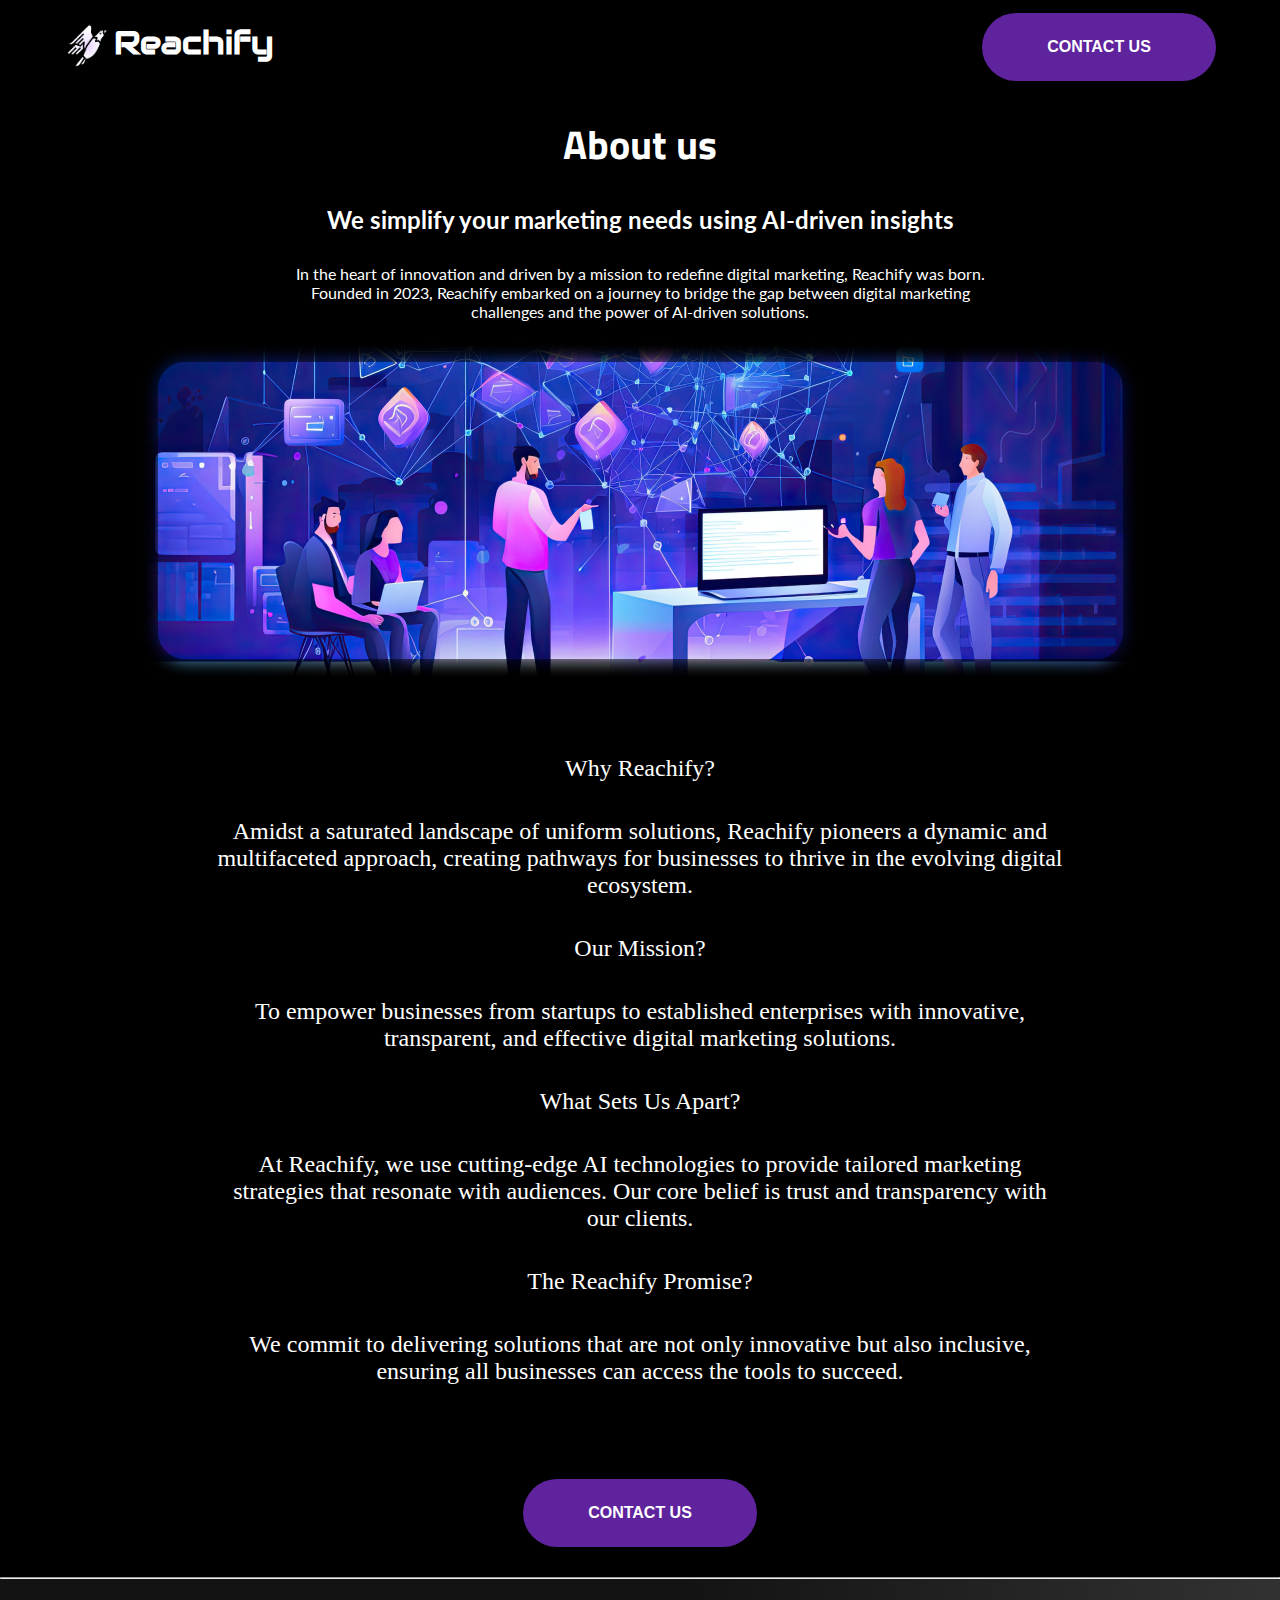
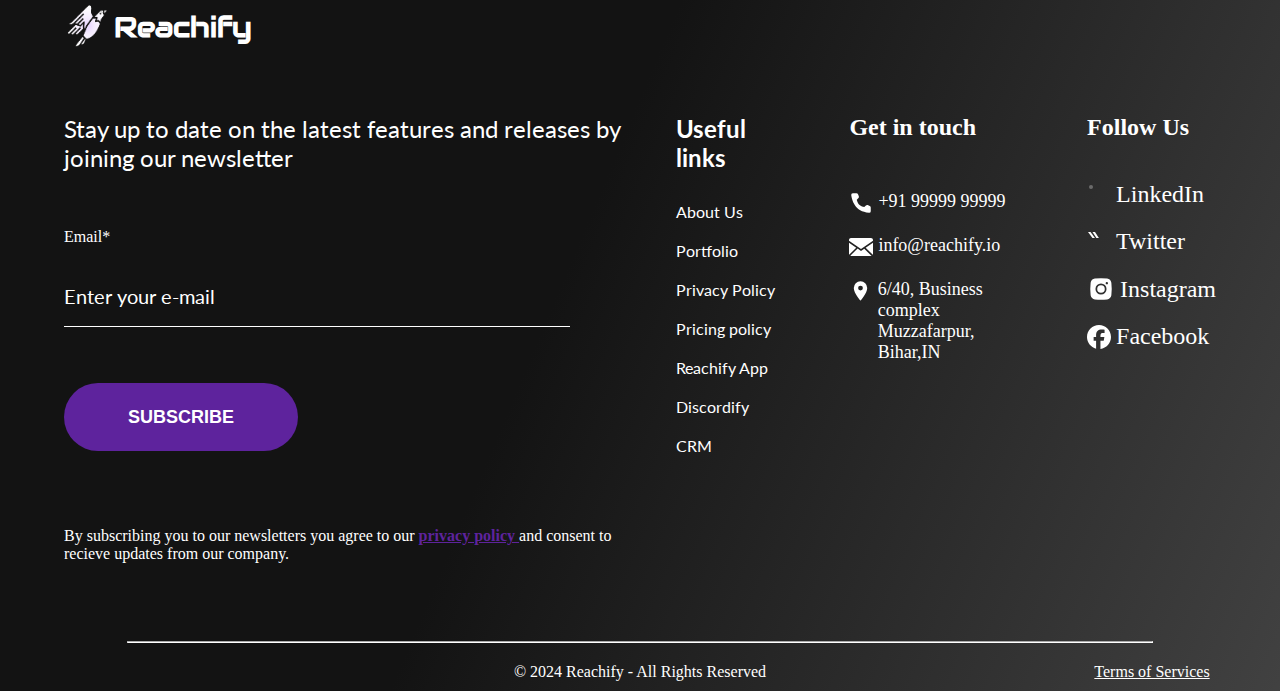
==== commit 64b80a00: "spell 5" ====
--- a/components/About/about.html
+++ b/components/About/about.html
@@ -112,8 +112,8 @@
                         <button type="submit">SUBSCRIBE</button>
                     </div>
                     </div>
-                    <p class="lastp">By subscribing you agree to our <a href="http://">privacy policy </a>
-                    and concent to recive updates from our company</p>
+                    <p class="lastp">By subscribing you to our newsletters you agree to our <a href="./components/po/pop.html">privacy policy </a>
+                    and consent to recieve updates from our company.</p>
                 </div>
     
             </div>
--- a/style.css
+++ b/style.css
@@ -417,7 +417,7 @@
 border: none;
 outline:"none";
 border-radius: 50px;
-font-size: 16px;
+font-size: 18px;
 font-weight: bold;
 background-color: #5E239D;
 color: white;
@@ -569,6 +569,7 @@
 .third-description{
     font-size: .9rem;
     margin-top: 1.5rem;
+    font-family: 'lato';
 }
 .third-left-elaborate{
     display: flex;
@@ -595,7 +596,7 @@
   outline:"none";
   border-radius: 50px;
   cursor: pointer;
-  font-size: 16px;
+  font-size: 18px;
   font-weight: bold;
   background-color: #5E239D;
   color: white;
@@ -739,8 +740,13 @@
   color: white;
   margin-top: 5px;
   text-align: center;
+  font-family: 'lato';
   display: none;
   padding: 8px 0 24px 16px;
+}
+.answer a{
+  color: white;
+  
 }
 
 .answer.active {
@@ -883,6 +889,7 @@
 .eight-second{
   display: flex;
   flex-direction: column;
+  font-family: 'lato';
   gap: 30px;
 }
 .second-details{
@@ -897,6 +904,7 @@
 }
 .startp{
   font-size: 24px;
+  font-family: 'lato';
 }
 .email-contact{
   display: flex;
@@ -904,7 +912,9 @@
   margin-top: 10%;
   gap: 20px;
 }
-
+.eight-details{
+  font-family: 'lato';
+}
 .eigth-email{
   display: flex;
   flex-direction: column;
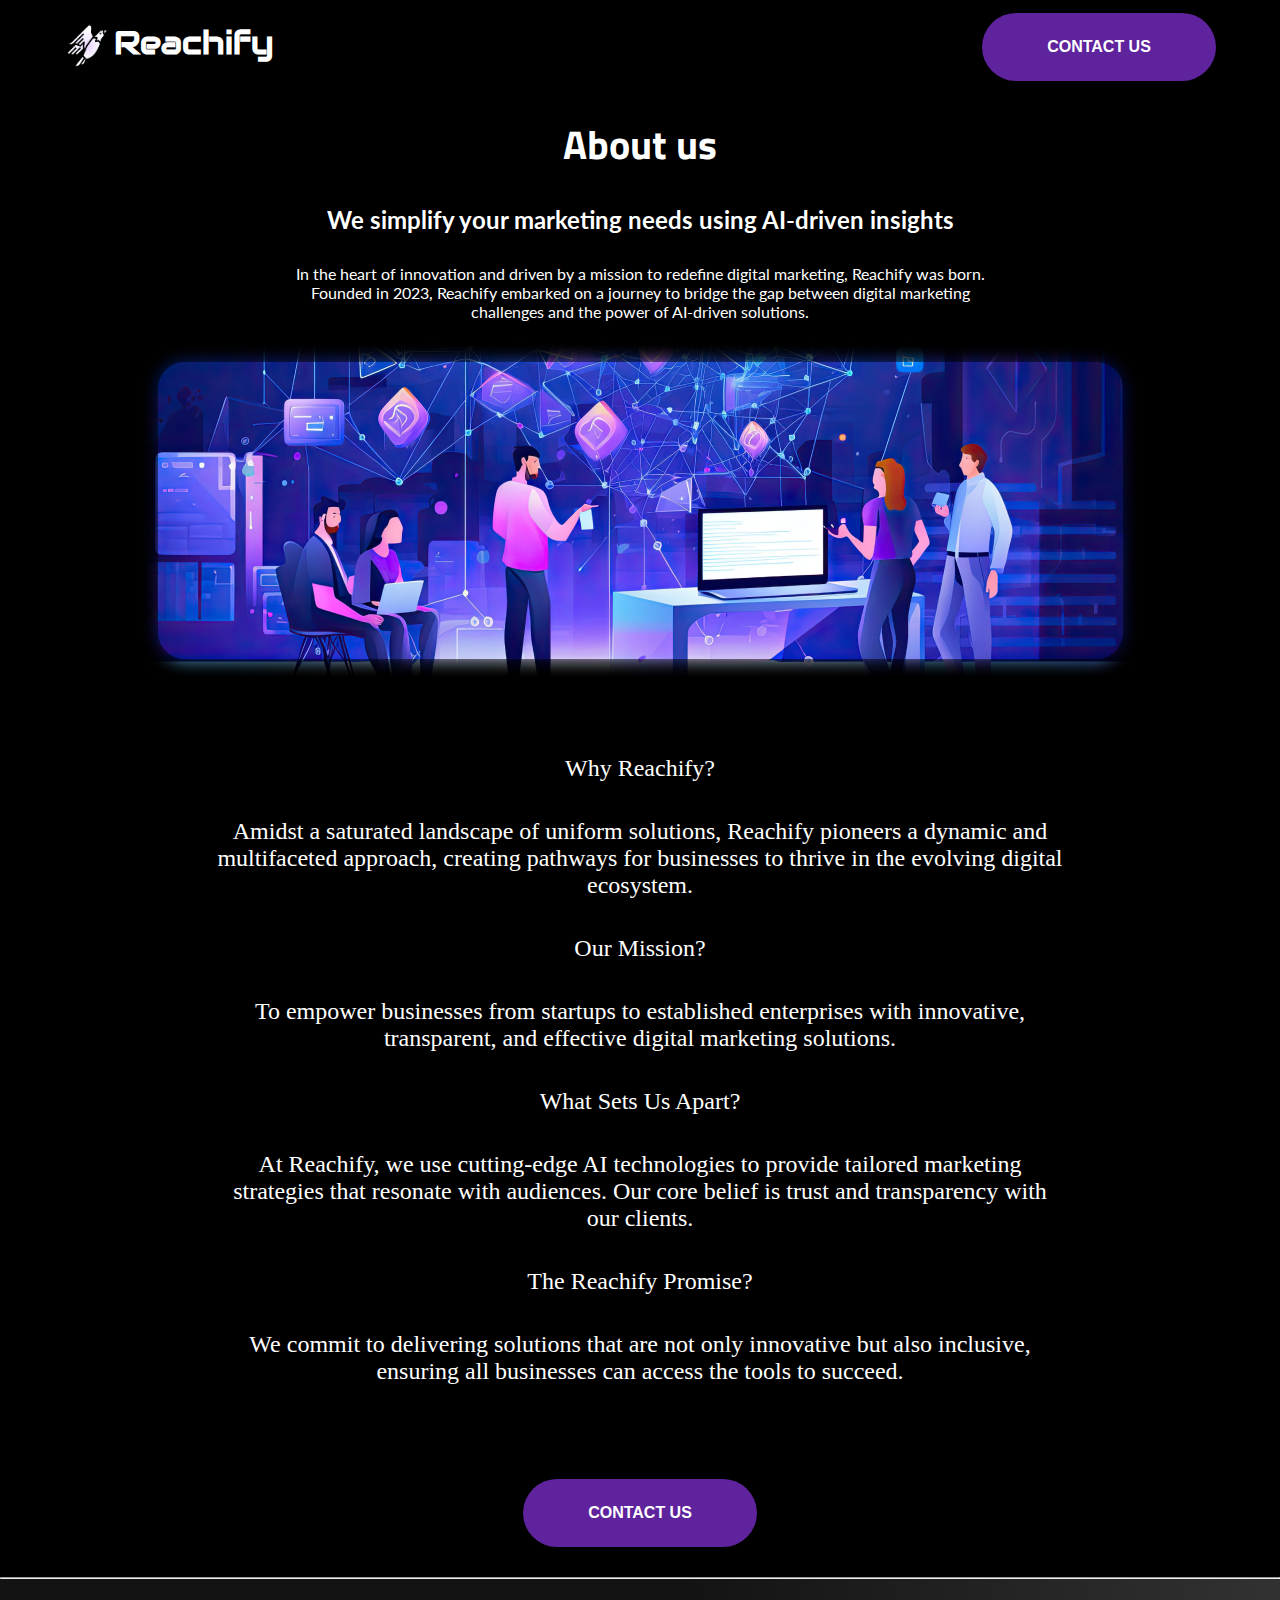
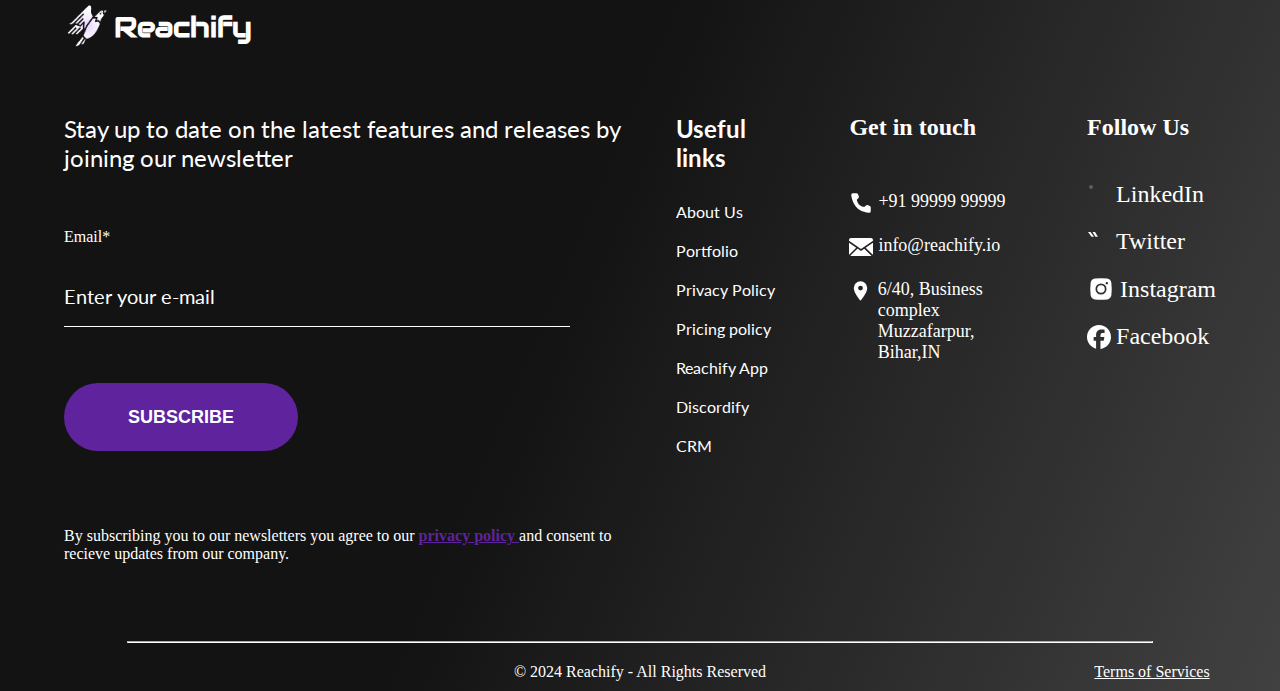
==== commit 74ca4375: "adress" ====
--- a/components/About/about.html
+++ b/components/About/about.html
@@ -112,7 +112,7 @@
                         <button type="submit">SUBSCRIBE</button>
                     </div>
                     </div>
-                    <p class="lastp">By subscribing you to our newsletters you agree to our <a href="./components/po/pop.html">privacy policy </a>
+                    <p class="lastp">By subscribing you to our newsletters you agree to our <a href="../po/pop.html">privacy policy </a>
                     and consent to recieve updates from our company.</p>
                 </div>
     
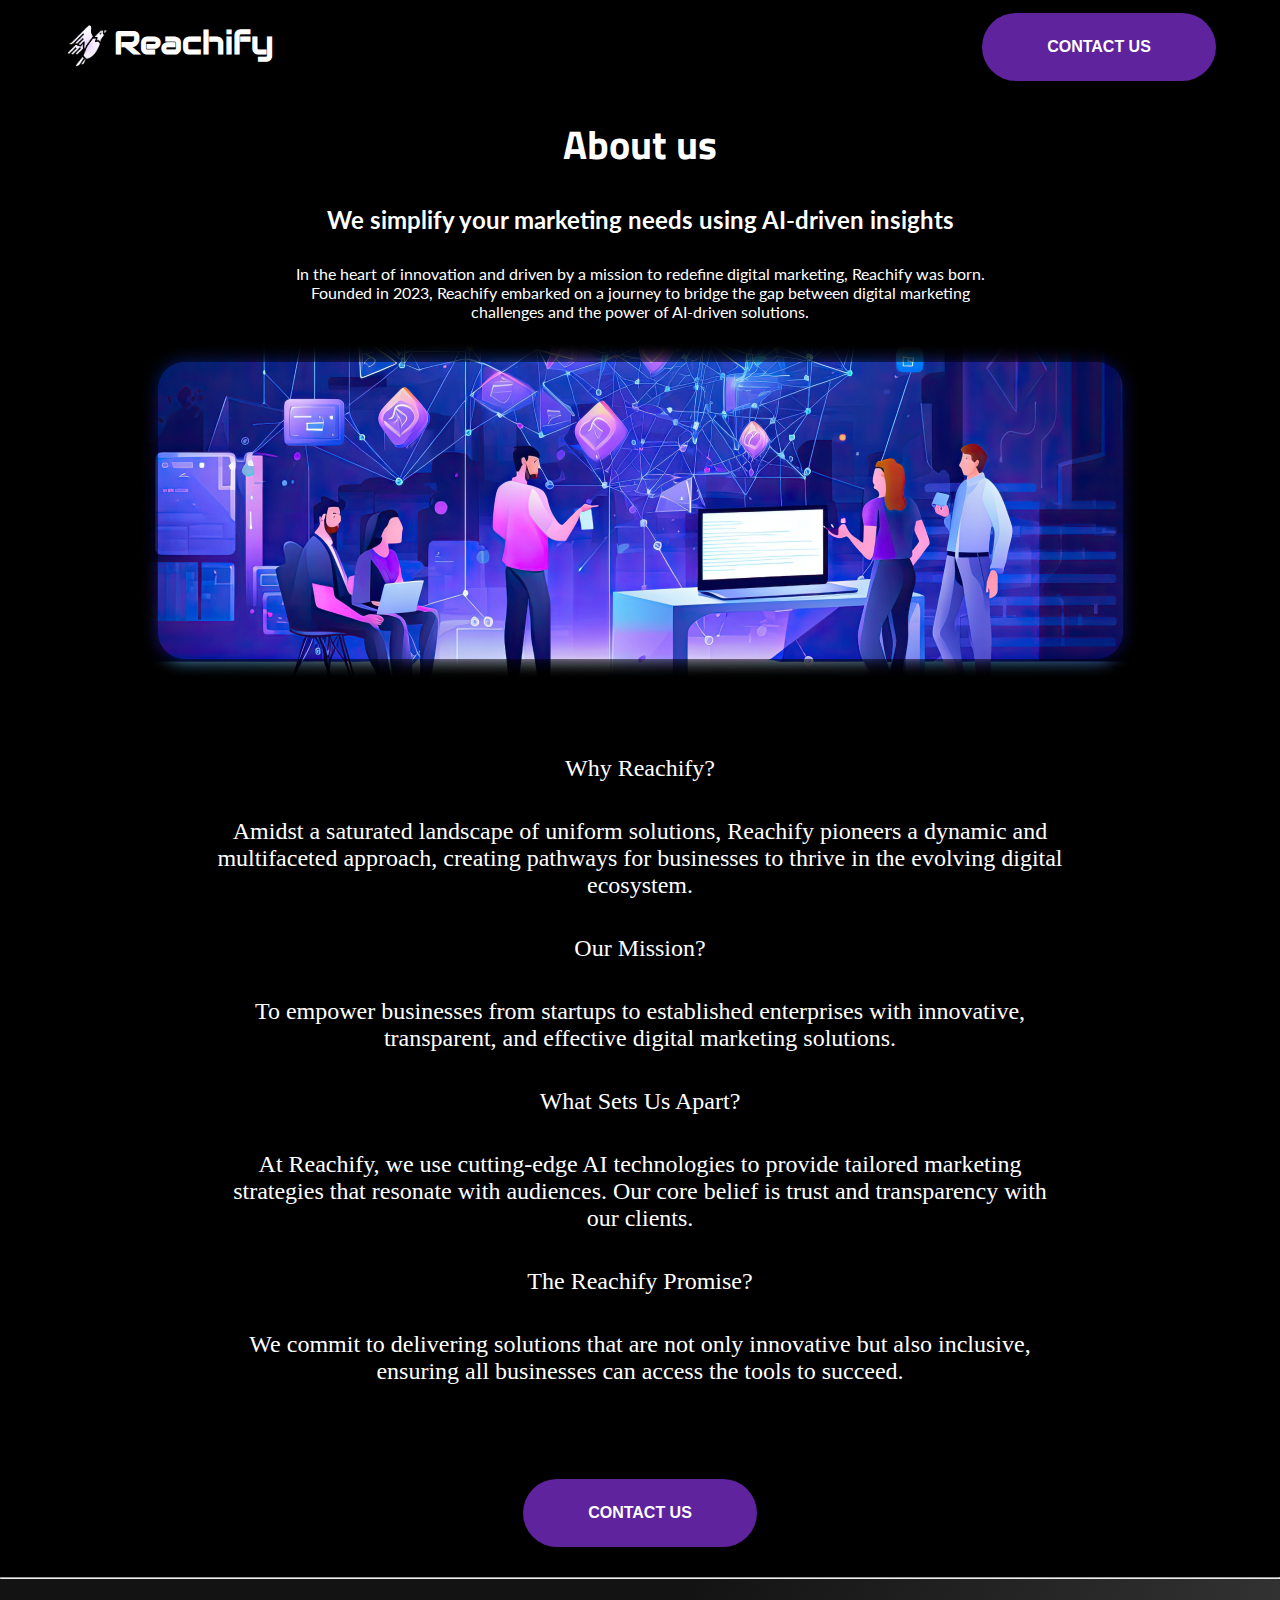
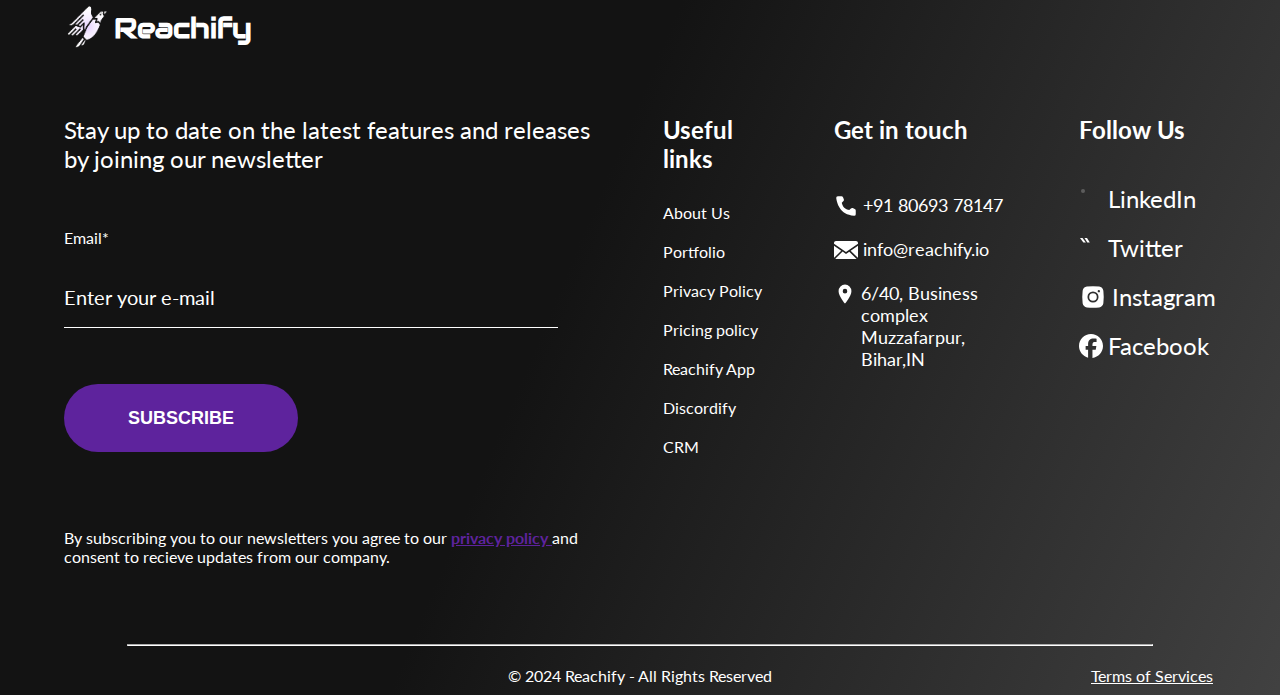
==== commit 856e9c41: "spell" ====
--- a/components/About/about.html
+++ b/components/About/about.html
@@ -133,7 +133,7 @@
             <div class="eight-third">
                 <h2>Get in touch</h2>
                 <div class="third-contact">
-                    <div class="contact-icon"><div class="carbon--phone-filled"></div><p>+91 99999 99999</p></div>
+                    <div class="contact-icon"><div class="carbon--phone-filled"></div><p>+91 80693 78147</p></div>
                     <div class="contact-icon"><div class="uiw--mail"></div><p>info@reachify.io</p></div>
                     <div class="contact-icon"><div class="mdi--location"></div><p>6/40, Business <br>complex Muzzafarpur,<br>Bihar,IN</p></div>
                 </div>
--- a/style.css
+++ b/style.css
@@ -60,7 +60,7 @@
   width: 30%;
   font-size: 20px;
   color: rgba(255, 255, 255, 0.788);
-  font-family: "Titillium Web", sans-serif;
+  font-family: "lato", sans-serif;
   padding-top: 2rem;
 }
 .hero{
@@ -166,9 +166,7 @@
 position: absolute;
 top: 0;
 left: 0;
-padding-left: 8%;
 font-family: 'lato';
-/* width: 100%; */
 width: 1512px;
 display: flex;
 justify-content: start;
@@ -188,6 +186,8 @@
 font-family: "Titillium Web", sans-serif;
 font-weight: 400;
 letter-spacing: 1px;
+height: 61px;
+padding: 2% 0 0 60px;
 font-style: normal;
 }
 .logo-img{
@@ -247,8 +247,10 @@
   justify-content: space-between;
   padding: 10px;
   text-align: center;
-  border-radius: 5px;
-  color: white;
+  border-radius: 12px;
+  color: white;
+  top: 8vh;
+  right: 21%;
 }
 
 .dropdown:hover .submenu {
@@ -260,6 +262,9 @@
  margin: 10%;
  align-items: center;
  flex-direction: column;
+}
+.navbar li:hover{
+  border-bottom: 1px solid white;
 }
 
 
@@ -360,13 +365,16 @@
 .second-content{
     text-align: center;
     font-family: 'Lato', sans-serif;
-    padding: 50px;
+    padding: 16px 16px 96px 1px;
 }
 .second-card{
     display: flex;
     justify-content: center;
     align-items: center;
     gap: 30px;
+}
+.second-first-card{
+  background: linear-gradient(112.9deg, #131313 43.65%, #565656 125.29%);
 }
 .second-first-card h3{
   font-weight: bold;
@@ -470,7 +478,7 @@
     display: inline-block;
     width: 48px;
     height: 48px;
-    color:#5E239D;
+    color:#A959FF;
     --svg: url("data:image/svg+xml,%3Csvg xmlns='http://www.w3.org/2000/svg' viewBox='0 0 14 14'%3E%3Cpath fill='%23000' fill-rule='evenodd' d='M2.856.654c.19-.868 1.427-.874 1.625-.007l.01.044l.02.086a2.693 2.693 0 0 0 2.16 2.037c.905.157.905 1.457 0 1.614a2.693 2.693 0 0 0-2.164 2.054l-.026.113c-.198.867-1.434.861-1.625-.007l-.02-.097A2.676 2.676 0 0 0 .68 4.427c-.904-.158-.904-1.454 0-1.612A2.676 2.676 0 0 0 2.833.762l.016-.071zm7.78 2.962a1.5 1.5 0 0 1 1.652.333l.002.001l1.266 1.277a1.5 1.5 0 0 1 0 2.126l-.002.002l-6.197 6.237a.5.5 0 0 1-.312.146l-3 .26a.5.5 0 0 1-.541-.541l.26-3a.5.5 0 0 1 .146-.312l6.237-6.197a1.5 1.5 0 0 1 .488-.332Z' clip-rule='evenodd'/%3E%3C/svg%3E");
     background-color: currentColor;
     -webkit-mask-image: var(--svg);
@@ -484,7 +492,7 @@
     display: inline-block;
     width: 48px;
     height: 48px;
-    color: #5E239D;
+    color: #A959FF;
     --svg: url("data:image/svg+xml,%3Csvg xmlns='http://www.w3.org/2000/svg' viewBox='0 0 14 14'%3E%3Cpath fill='%23000' fill-rule='evenodd' d='M9.814.666C9.997-.17 11.188-.175 11.38.66l.009.04l.017.077c.22.935.976 1.648 1.922 1.813c.872.152.872 1.404 0 1.556a2.396 2.396 0 0 0-1.925 1.827l-.023.102c-.19.835-1.382.83-1.565-.007l-.019-.087a2.38 2.38 0 0 0-1.918-1.837c-.87-.151-.87-1.401 0-1.553A2.38 2.38 0 0 0 9.793.764l.014-.065zM7.691 5.214c-1.876-.326-2.053-2.795-.532-3.527c-.136-.245-.28-.485-.431-.721a6.617 6.617 0 0 0-.475 0A13.314 13.314 0 0 0 4.22 6.838h4.543c-.03-.3-.07-.599-.12-.894a1.294 1.294 0 0 0-.95-.73ZM.02 6.838a6.507 6.507 0 0 1 4.63-5.612a14.6 14.6 0 0 0-1.686 5.612H.018Zm.009 1.25h2.936A14.6 14.6 0 0 0 4.65 13.7A6.507 6.507 0 0 1 .019 8.088zm4.191 0a13.314 13.314 0 0 0 2.034 5.872a6.462 6.462 0 0 0 .475 0a13.314 13.314 0 0 0 2.034-5.872zm8.743 0a6.507 6.507 0 0 1-4.63 5.612a14.6 14.6 0 0 0 1.685-5.612z' clip-rule='evenodd'/%3E%3C/svg%3E");
     background-color: currentColor;
     -webkit-mask-image: var(--svg);
@@ -497,7 +505,7 @@
   .streamline--ai-technology-spark-solid {
     display: inline-block;
     width: 48px;
-    color: #5E239D;
+    color: #A959FF;
     height: 48px;
     --svg: url("data:image/svg+xml,%3Csvg xmlns='http://www.w3.org/2000/svg' viewBox='0 0 14 14'%3E%3Cpath fill='%23000' fill-rule='evenodd' d='M7.527 9.331a5.025 5.025 0 0 0 1.49-1.319a1.964 1.964 0 0 1-.273-.661l-.019-.088a1.294 1.294 0 0 0-1.042-.998c-2.072-.36-2.072-3.334 0-3.695a1.293 1.293 0 0 0 1.03-.948a5 5 0 1 0-6.187 7.709V10.5a1 1 0 0 0 1 1h3a1 1 0 0 0 1-1V9.331Zm-5 3.919a.75.75 0 0 1 .75-.75h3.5a.75.75 0 0 1 0 1.5h-3.5a.75.75 0 0 1-.75-.75m7.28-11.533C9.99.881 11.18.876 11.37 1.71l.009.04l.018.078a2.395 2.395 0 0 0 1.921 1.812c.872.152.872 1.404 0 1.556a2.396 2.396 0 0 0-1.925 1.827l-.023.102c-.19.835-1.381.83-1.565-.007l-.019-.087A2.38 2.38 0 0 0 7.87 5.194c-.871-.151-.871-1.401 0-1.553a2.38 2.38 0 0 0 1.915-1.826L9.8 1.75z' clip-rule='evenodd'/%3E%3C/svg%3E");
     background-color: currentColor;
@@ -511,7 +519,7 @@
 .second-card, .btn2 {
     opacity: 0;
     transform: translateY(50px);
-    animation: fadeInUp 3s ease-in-out forwards;
+    animation: fadeInUp 4s ease-in-out forwards;
   }
   
   @keyframes fadeInUp {
@@ -534,6 +542,7 @@
     align-items: center;
     padding: 5% ;
     gap: 20px;
+    margin-top: 36px;
     /* background: linear-gradient(112.9deg, #131313 43.65%, #565656 125.29%); */
 }
 .third-left{
@@ -550,6 +559,7 @@
 }
  video{
     width:70%;
+    height: auto;
   box-shadow: 0 0 15px 0 rgba(255, 255, 255, 0.5), 0 0 20px 0 rgba(255, 255, 255, 0.3), 0 0 30px 0 rgba(255, 255, 255, 0.1);
     
     /* height:100%; */
@@ -573,7 +583,7 @@
 }
 .third-left-elaborate{
     display: flex;
-    gap: 50px;
+    gap: 72px;
     margin-top: 56px;
 }
 .elaborate-header{
@@ -613,10 +623,9 @@
 
 .fourth{
     display: flex;
-    /* height: 90vh; */
-    padding:50px 100px ;
     color: white;
     flex-direction: column;
+    background: linear-gradient(112.9deg, #131313 43.65%, #565656 125.29%);
 }
 
 .fourth-header{
@@ -627,8 +636,10 @@
     background-color: black;
     z-index: 1000;
     height: 300px;
+    padding: 0 60px;
     top: 0;
     gap: 100px;
+    background: linear-gradient(112.9deg, #131313 43.65%, #565656 125.29%);
 }
 .fourth-header-head{
     font-weight: bold;
@@ -669,6 +680,7 @@
   align-items: center;
   justify-content: center;
   height: 100vh;
+  background: linear-gradient(112.9deg, #131313 43.65%, #565656 125.29%);
 }
 
 
@@ -760,7 +772,7 @@
   justify-content: space-between;
   align-items: center;
   padding: 0 5%;
-  height: 250px;
+  height: 360px;
   color: white;
   background: linear-gradient(112.9deg, #131313 43.65%, #565656 125.29%);
 }
@@ -789,6 +801,7 @@
 .footer
 {
   background: linear-gradient(112.9deg, #131313 43.65%, #565656 125.29%);
+  font-family: 'lato';
 }
 .eigth-logo{
   color: white;
@@ -1035,6 +1048,7 @@
 .ou{
   display: flex;
   justify-content: center;
+  margin-top: 112px;
 }
 
 @keyframes rotate2 {
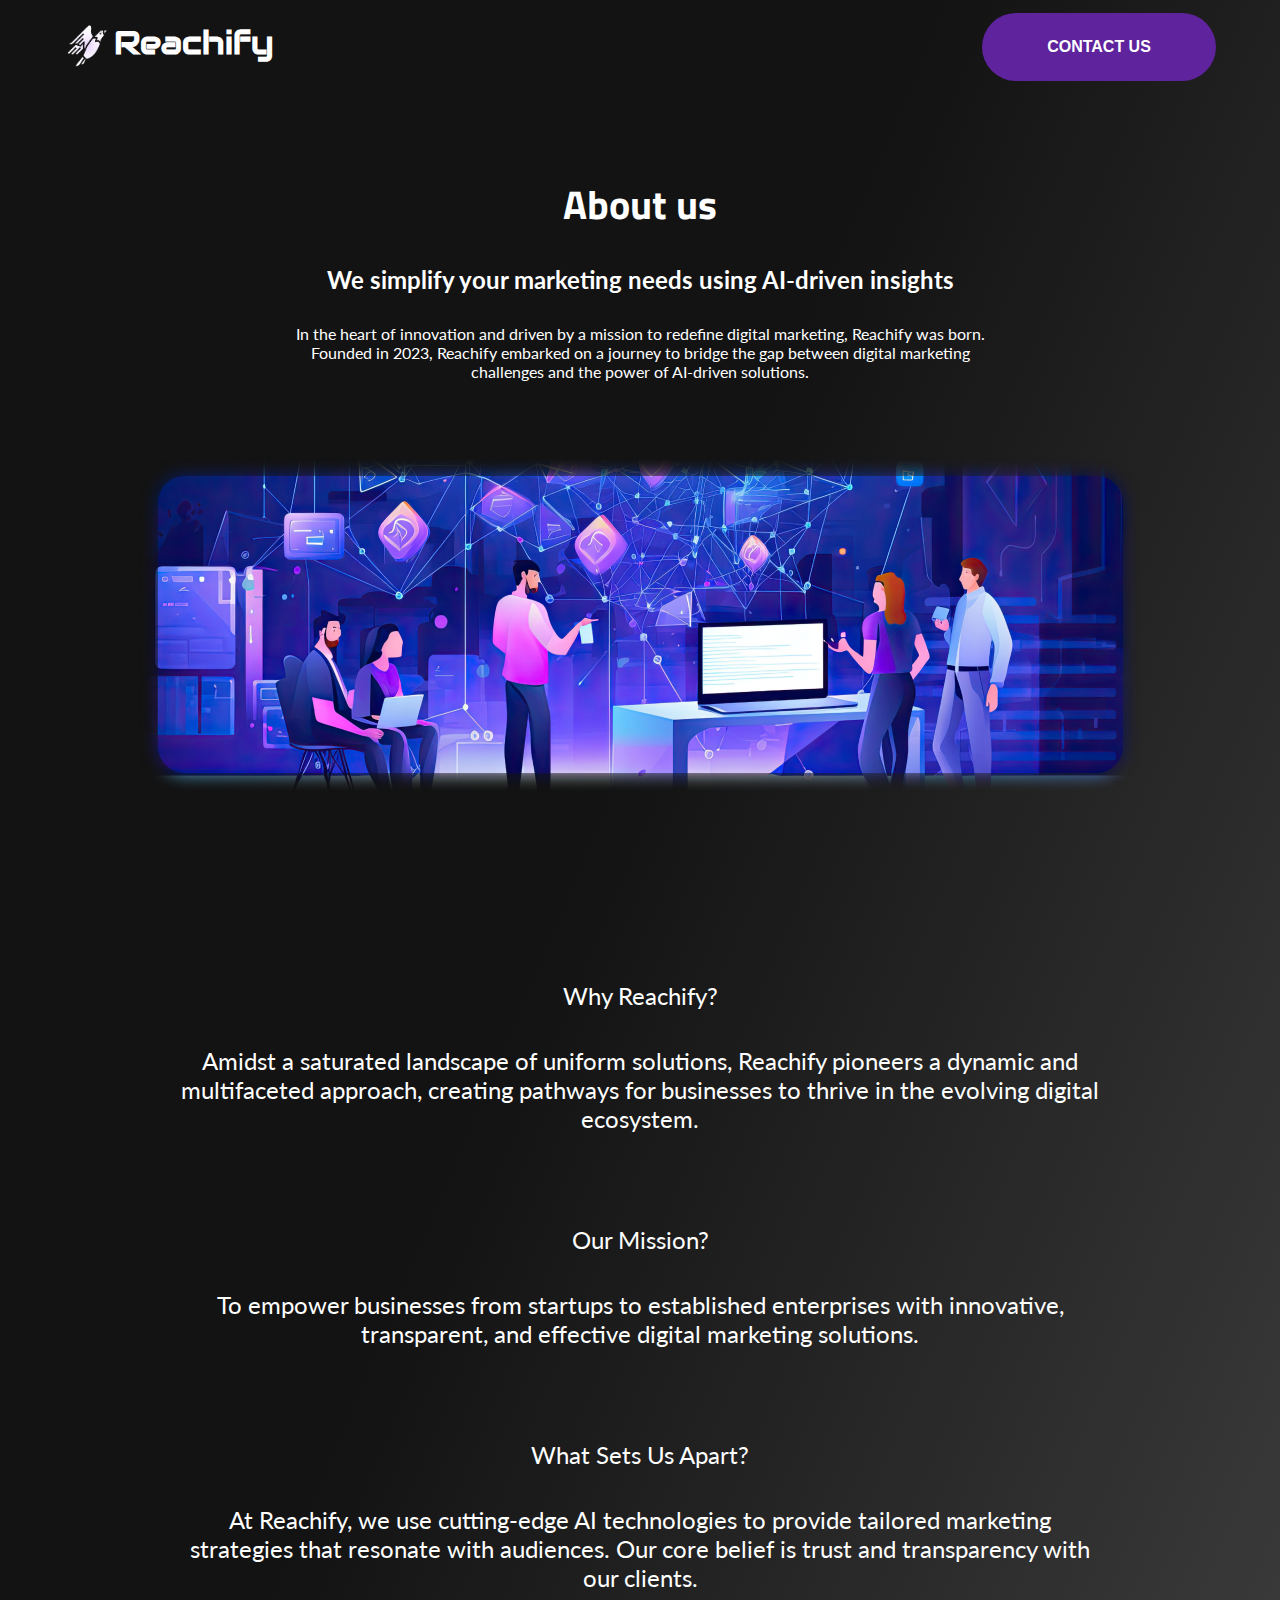
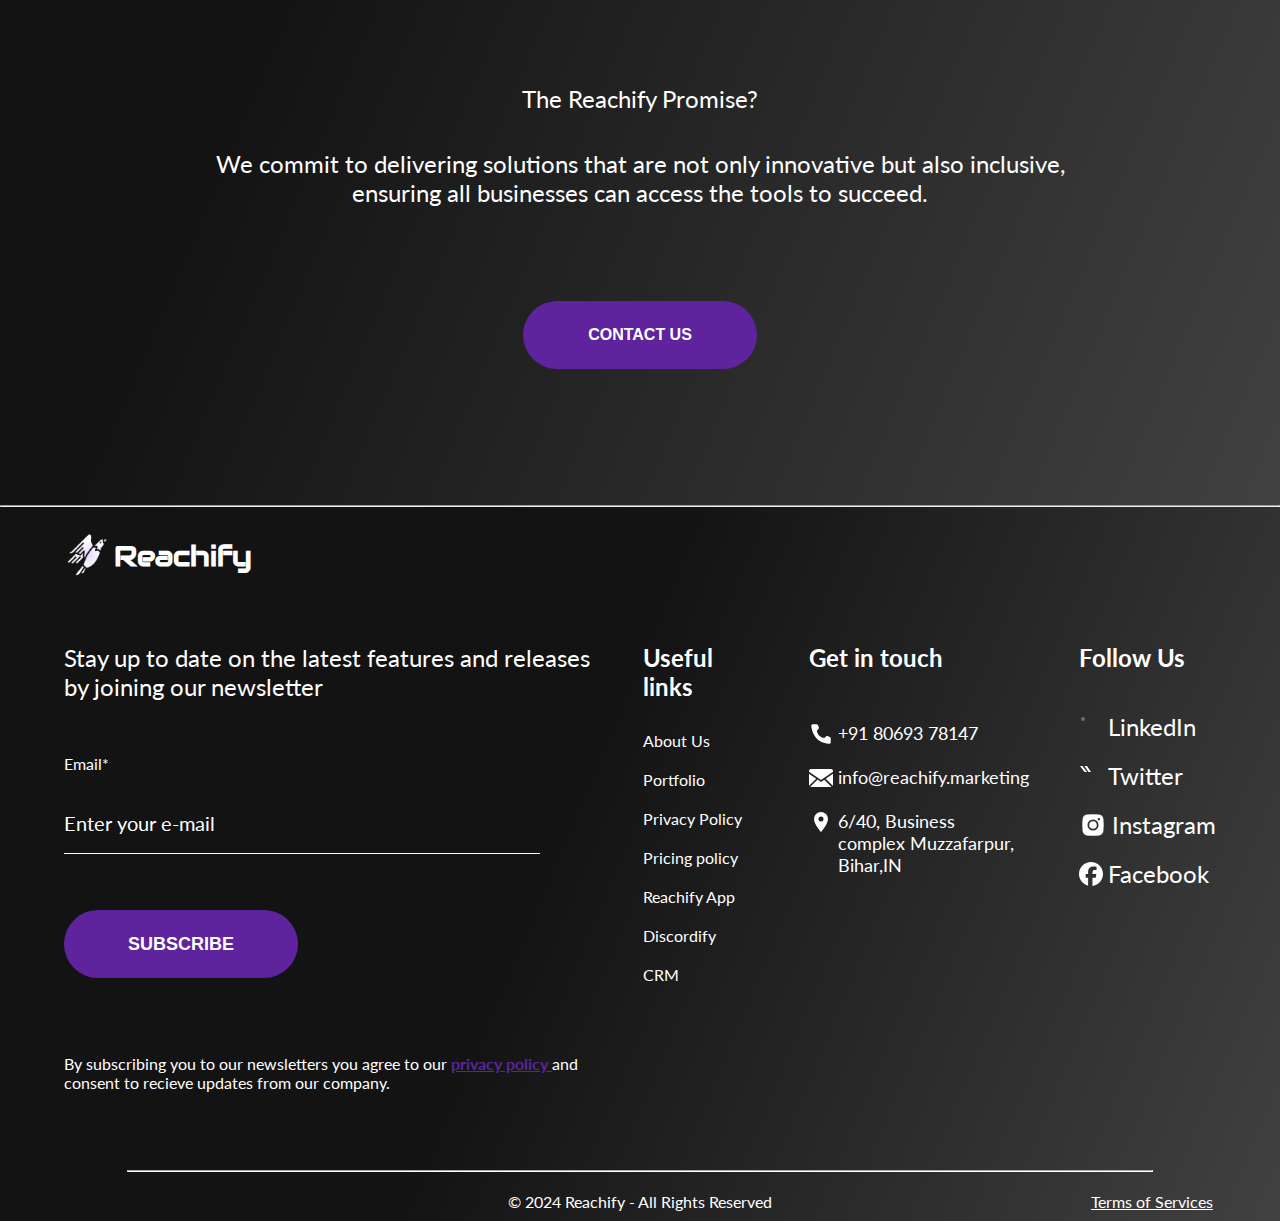
==== commit fd181593: "spell%" ====
--- a/components/About/about.html
+++ b/components/About/about.html
@@ -11,82 +11,84 @@
     <script src="/script.js"></script>
 </head>
 <body>
-    <div class="aboutlogo">
-        <div class="logo3">
-            <img src="/logo1.png" alt="" srcset="">
-        <h1 class="reachify"><a href="/index.html">Reachify</a></h1>
+    <div class="abouts">
+        <div class="aboutlogo">
+            <div class="logo3">
+                <img src="/logo1.png" alt="" srcset="">
+            <h1 class="reachify"><a href="/index.html">Reachify</a></h1>
+            </div>
+            <div class="btn-group">
+                <button type="submit" onclick="redirectToContact()">CONTACT US</button>
+            </div>
         </div>
-        <div class="btn-group">
-            <button type="submit" onclick="redirectToContact()">CONTACT US</button>
+    
+        <div class="about-heading">
+            <div class="about-header">
+                <h2>About us</h2>
+                <p class="header-t">We simplify your marketing needs using AI-driven insights</p>
+                <div class="tnt">
+                    <p class="header-text">In the heart of innovation and driven by a mission to redefine digital marketing, Reachify was born.</p>
+                <p class="header-text"> Founded in 2023, Reachify embarked on a journey to bridge the gap between digital marketing </p>
+                <p class="header-text">challenges and the power of AI-driven solutions.</p>
+                </div>
+            </div>
+            
+            <div class="about-img">
+                    <img src="/aboutmask.png" alt="" srcset="">
+            </div>
         </div>
-    </div>
-
-    <div class="about-heading">
-        <div class="about-header">
-            <h2>About us</h2>
-            <p class="header-t">We simplify your marketing needs using AI-driven insights</p>
-            <div class="tnt">
-                <p class="header-text">In the heart of innovation and driven by a mission to redefine digital marketing, Reachify was born.</p>
-            <p class="header-text"> Founded in 2023, Reachify embarked on a journey to bridge the gap between digital marketing </p>
-            <p class="header-text">challenges and the power of AI-driven solutions.</p>
+    
+    
+        <div class="about-question-answer">
+            <p class="about-question">Why Reachify?</p>
+            <div>
+                <p class="about-answer">Amidst a saturated landscape of uniform solutions, Reachify pioneers a dynamic and </p>
+            <p class="about-answer"> multifaceted approach, creating pathways for businesses to thrive in the evolving digital</p>
+            <p class="about-answer"> ecosystem.</p>
+            </div>
+    
+            <p class="about-question">Our Mission?</p>
+            <div>
+                <p class="about-answer">To empower businesses from startups to
+                    established enterprises with innovative,</p>
+                    <p class="about-answer"> transparent, and effective digital marketing solutions.
+                    </p>
+            </div>
+    
+                <p class="about-question">What Sets Us Apart?</p>
+                <div>
+                    <p class="about-answer">At Reachify, we use cutting-edge AI technologies to provide tailored marketing</p>
+                <p class="about-answer">strategies that resonate with audiences. Our core belief is trust and transparency with </p>
+                <p class="about-answer">our clients.</p>
+                </div>
+    
+                <p class="about-question">The Reachify Promise?</p>
+                <div>
+                    <p class="about-answer">We commit to delivering solutions that are not only innovative but also inclusive,</p>
+                <p class="about-answer"> ensuring all businesses can access the tools to succeed.</p>
+                </div>
+            
+        </div>
+      
+        <div class="butt2">
+            <div class="btn-group">
+                <button type="submit" onclick="redirectToContact()">CONTACT US</button>
             </div>
         </div>
         
-        <div class="about-img">
-                <img src="/aboutmask.png" alt="" srcset="">
-        </div>
-    </div>
-
-
-    <div class="about-question-answer">
-        <p class="about-question">Why Reachify?</p>
-        <div>
-            <p class="about-answer">Amidst a saturated landscape of uniform solutions, Reachify pioneers a dynamic and </p>
-        <p class="about-answer"> multifaceted approach, creating pathways for businesses to thrive in the evolving digital</p>
-        <p class="about-answer"> ecosystem.</p>
-        </div>
-
-        <p class="about-question">Our Mission?</p>
-        <div>
-            <p class="about-answer">To empower businesses from startups to
-                established enterprises with innovative,</p>
-                <p class="about-answer"> transparent, and effective digital marketing solutions.
-                </p>
-        </div>
-
-            <p class="about-question">What Sets Us Apart?</p>
-            <div>
-                <p class="about-answer">At Reachify, we use cutting-edge AI technologies to provide tailored marketing</p>
-            <p class="about-answer">strategies that resonate with audiences. Our core belief is trust and transparency with </p>
-            <p class="about-answer">our clients.</p>
-            </div>
-
-            <p class="about-question">The Reachify Promise?</p>
-            <div>
-                <p class="about-answer">We commit to delivering solutions that are not only innovative but also inclusive,</p>
-            <p class="about-answer"> ensuring all businesses can access the tools to succeed.</p>
-            </div>
         
-    </div>
-  
-    <div class="butt2">
-        <div class="btn-group">
-            <button type="submit" onclick="redirectToContact()">CONTACT US</button>
-        </div>
-    </div>
     
     
-
-
-
+    
+        
+        
     
     
-
-
-
-
-
-
+    
+    
+    
+    
+    </div>
 
 
 
@@ -134,7 +136,7 @@
                 <h2>Get in touch</h2>
                 <div class="third-contact">
                     <div class="contact-icon"><div class="carbon--phone-filled"></div><p>+91 80693 78147</p></div>
-                    <div class="contact-icon"><div class="uiw--mail"></div><p>info@reachify.io</p></div>
+                    <div class="contact-icon"><div class="uiw--mail"></div><p>info@reachify.marketing</p></div>
                     <div class="contact-icon"><div class="mdi--location"></div><p>6/40, Business <br>complex Muzzafarpur,<br>Bihar,IN</p></div>
                 </div>
             </div>
--- a/components/About/about.css
+++ b/components/About/about.css
@@ -32,8 +32,8 @@
     align-items: center;
     justify-content: center;
     flex-direction: column;
-    padding: 20px;
-    gap:  30px;
+    padding: 80px 0;
+    gap:  24px;
 }
 .about-header{
     gap: 30px;
@@ -51,7 +51,7 @@
 
 .about-img {
     width: 450px;
-    padding:  20px;
+    padding:  80px;
     height: 280px;
     display: flex;
     justify-content: center;
@@ -81,7 +81,7 @@
     font-family: 'Lato';
 }
 .about-question-answer{
-    padding: 5%;
+    padding: 0 5% 5% 5%;
     display: flex;
     flex-direction: column;
     gap: 36px;
@@ -91,6 +91,10 @@
 .about-question , .about-answer{
     text-align: center;
     font-size:  24px;
+    font-family: 'lato';
+}
+.about-question{
+    padding-top: 56px;
 }
 
 
@@ -141,7 +145,8 @@
     cursor: pointer;
 }
 .butt2{
-    padding: 30px;
+    padding:30px;
+    padding-bottom: 136px;
 }
 .btn-group button:hover{
     background: #A959FF;
@@ -161,4 +166,8 @@
 flex: none;
 order: 0;
 flex-grow: 0;
+}
+
+.abouts{
+    background: linear-gradient(112.9deg, #131313 43.65%, #565656 125.29%);
 }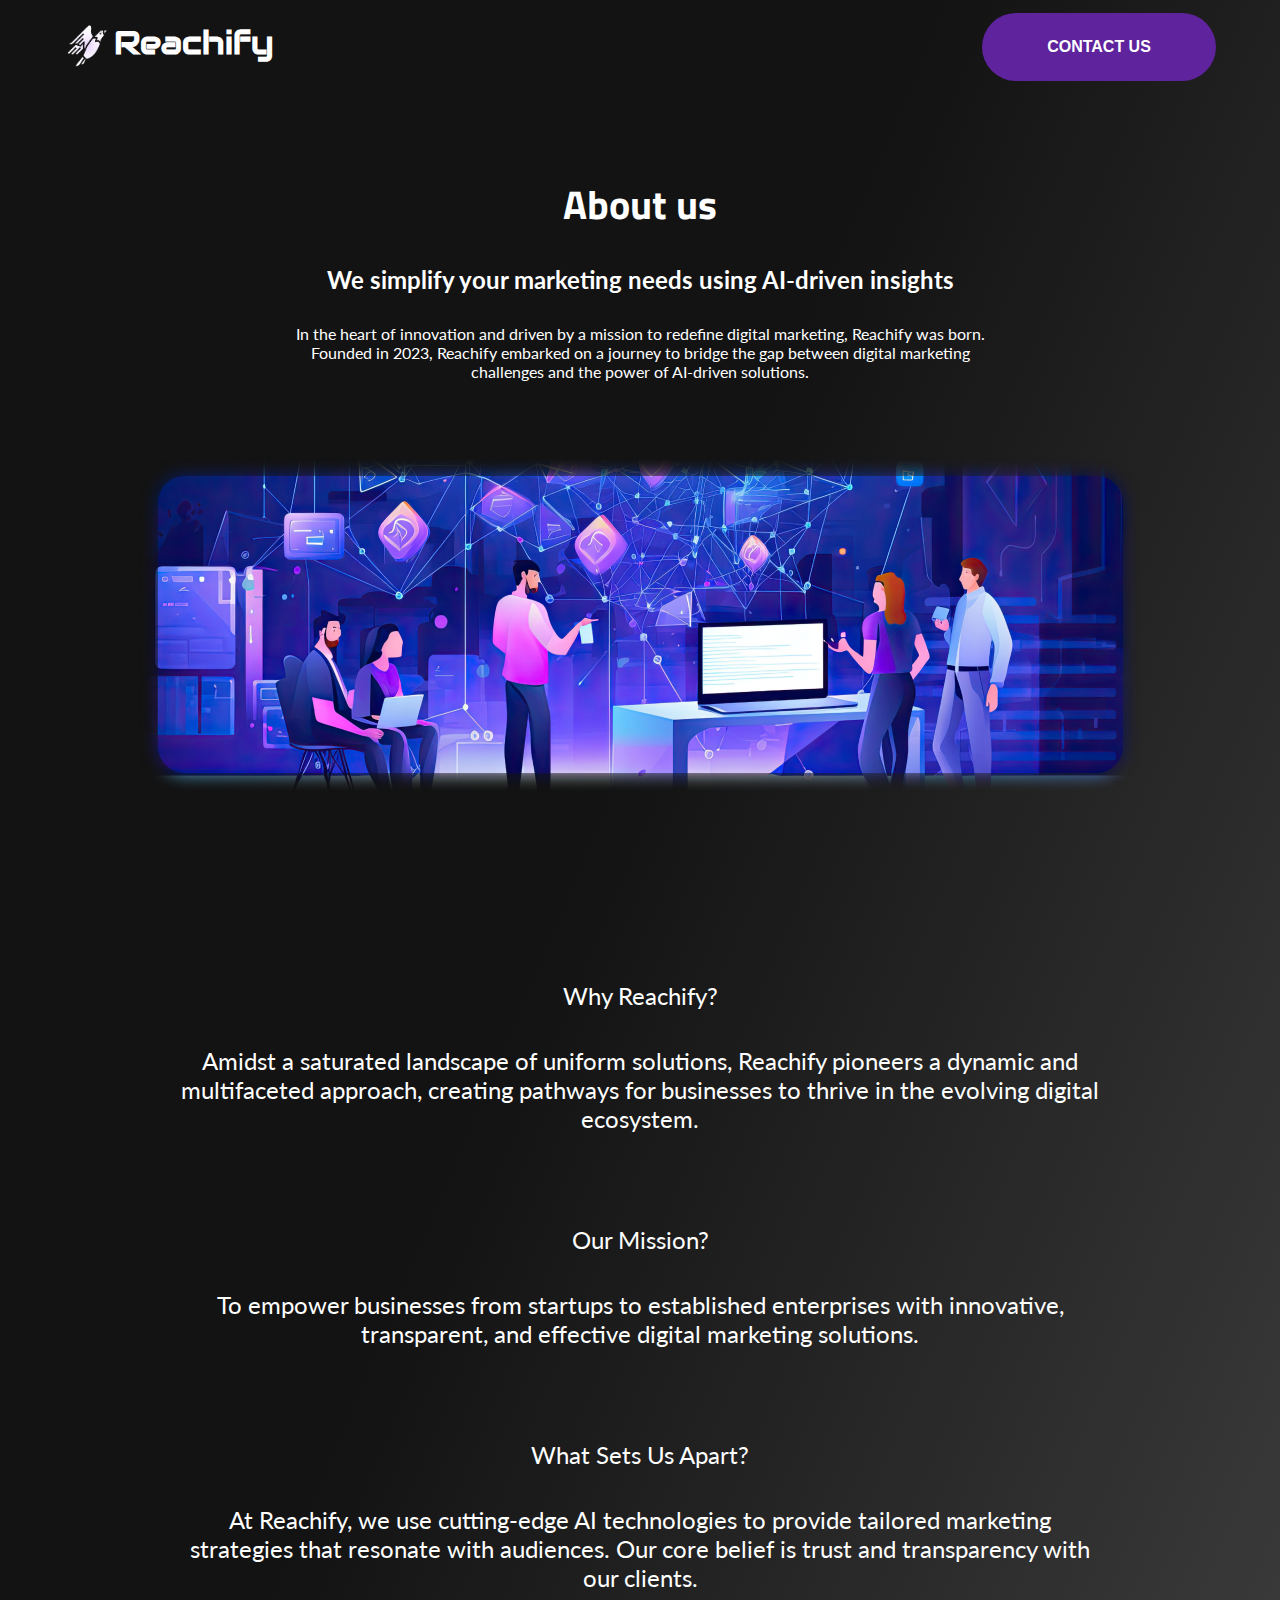
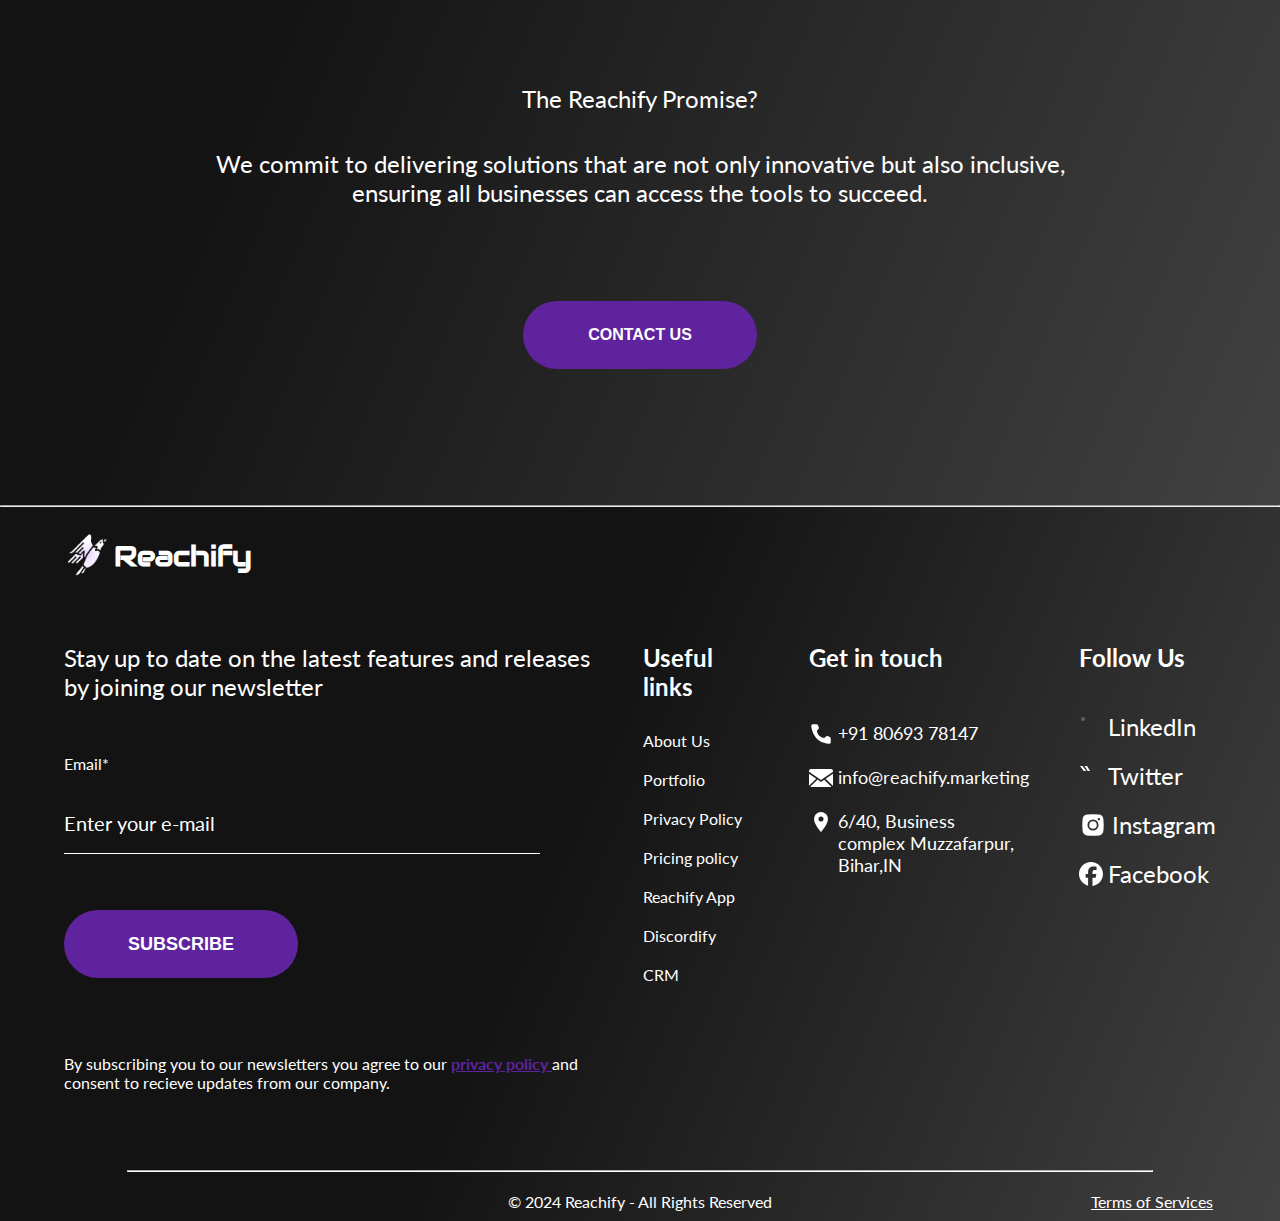
==== commit 777ac355: "123" ====
--- a/components/About/about.html
+++ b/components/About/about.html
@@ -143,9 +143,9 @@
             <div class="eight-fourth">
                 <h2>Follow Us</h2>
                 <div class="icons">
-                <div class="social-icon"><div class="line-md--linkedin"></div><p>LinkedIn</p></div>
+                <div class="social-icon"><div class="line-md--linkedin"></div><p><a href="https://www.linkedin.com/company/reachifyinnovations/">LinkedIn</a></p></div>
                 <div class="social-icon"><div class="line-md--twitter-x"></div><p>Twitter</p></div>
-                <div class="social-icon"><div class="basil--instagram-solid"></div><p>Instagram</p></div>
+                <div class="social-icon"><div class="basil--instagram-solid"></div><p><a href="https://www.instagram.com/reachify.marketing?igsh=MWdiOG9kdzByZzkwdg%3D%3D">Instagram</a></p></div>
                 <div class="social-icon"><div class="simple-icons--facebook"></div><p>Facebook</p></div>
                 </div>    
             </div>
--- a/style.css
+++ b/style.css
@@ -729,7 +729,7 @@
 .question {
   font-size: 16px;
   font-weight: bold;
-  text-align: center;
+  /* text-align: center; */
   font-family: "lato";
   color: white;
   cursor: pointer;
@@ -751,10 +751,10 @@
   font-size: 16px;
   color: white;
   margin-top: 5px;
-  text-align: center;
+  /* text-align: center; */
   font-family: 'lato';
   display: none;
-  padding: 8px 0 24px 16px;
+  padding: 8px 0 24px 0;
 }
 .answer a{
   color: white;
